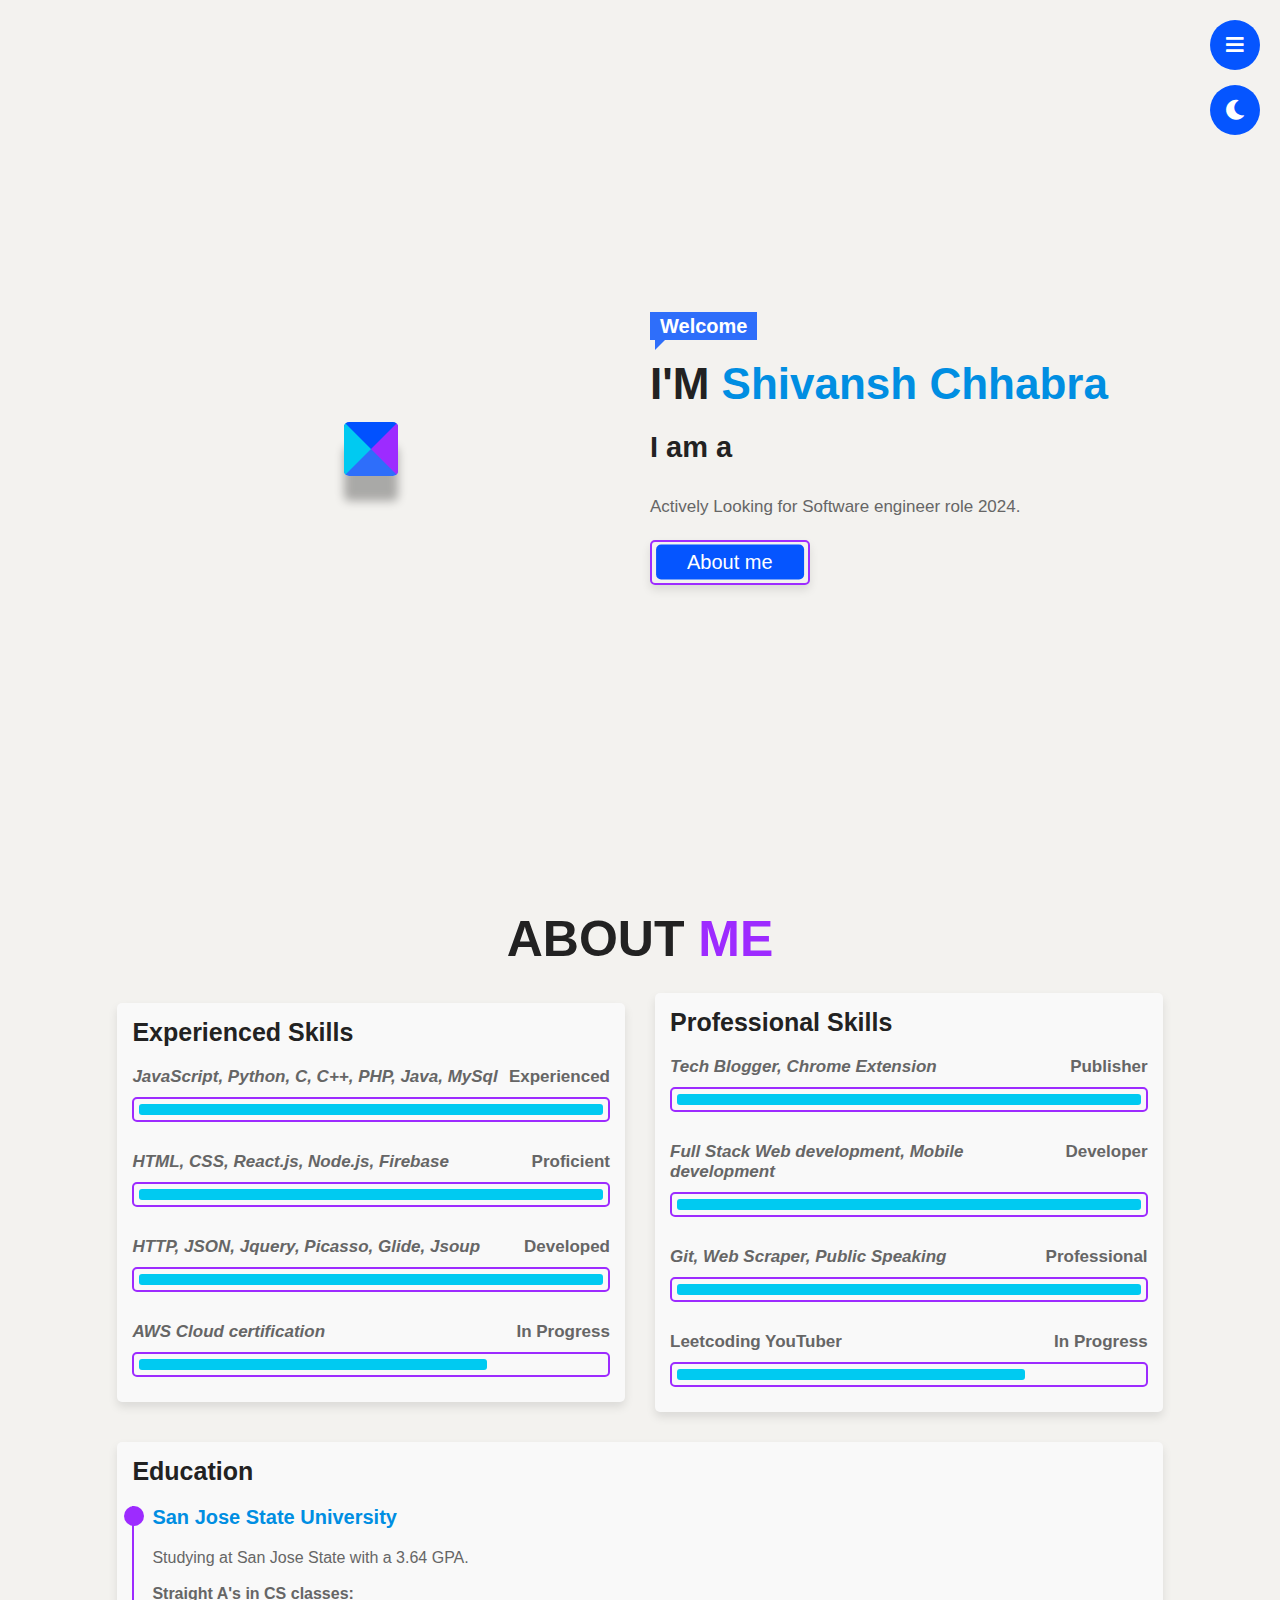
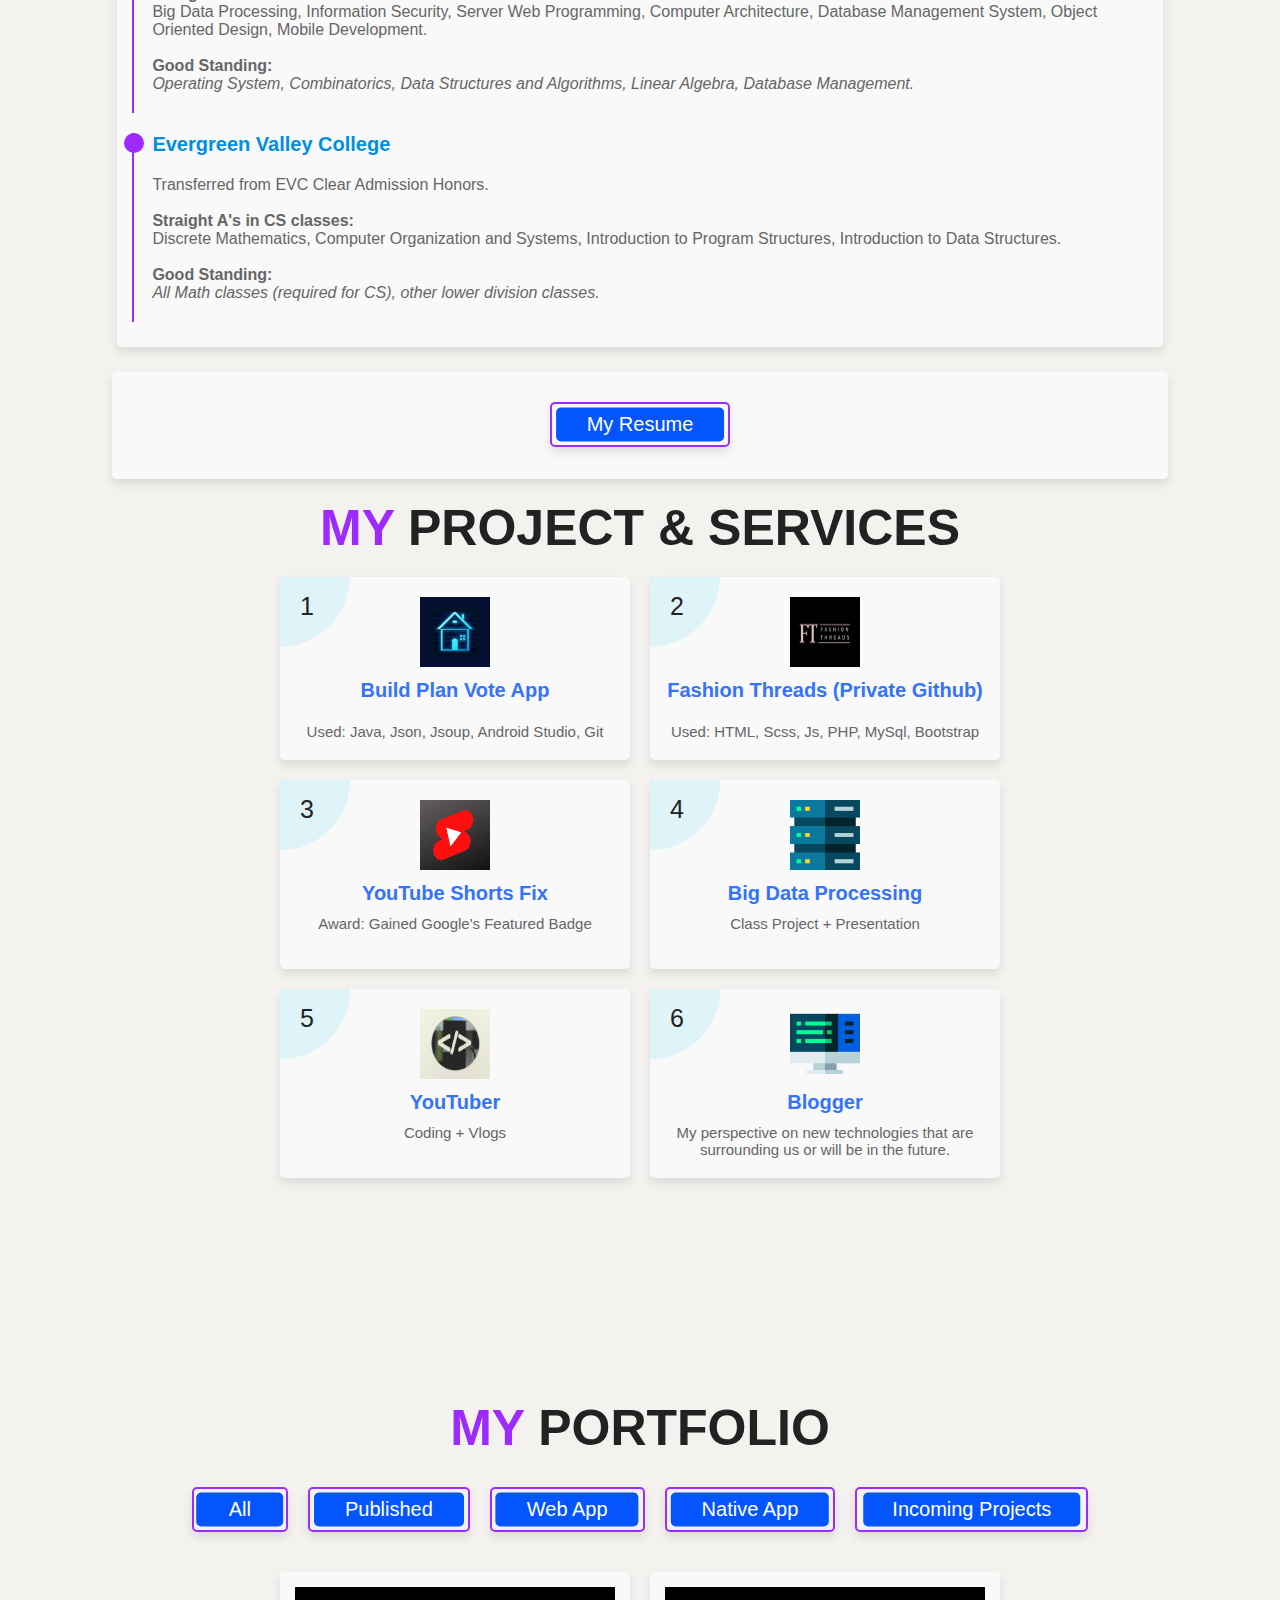
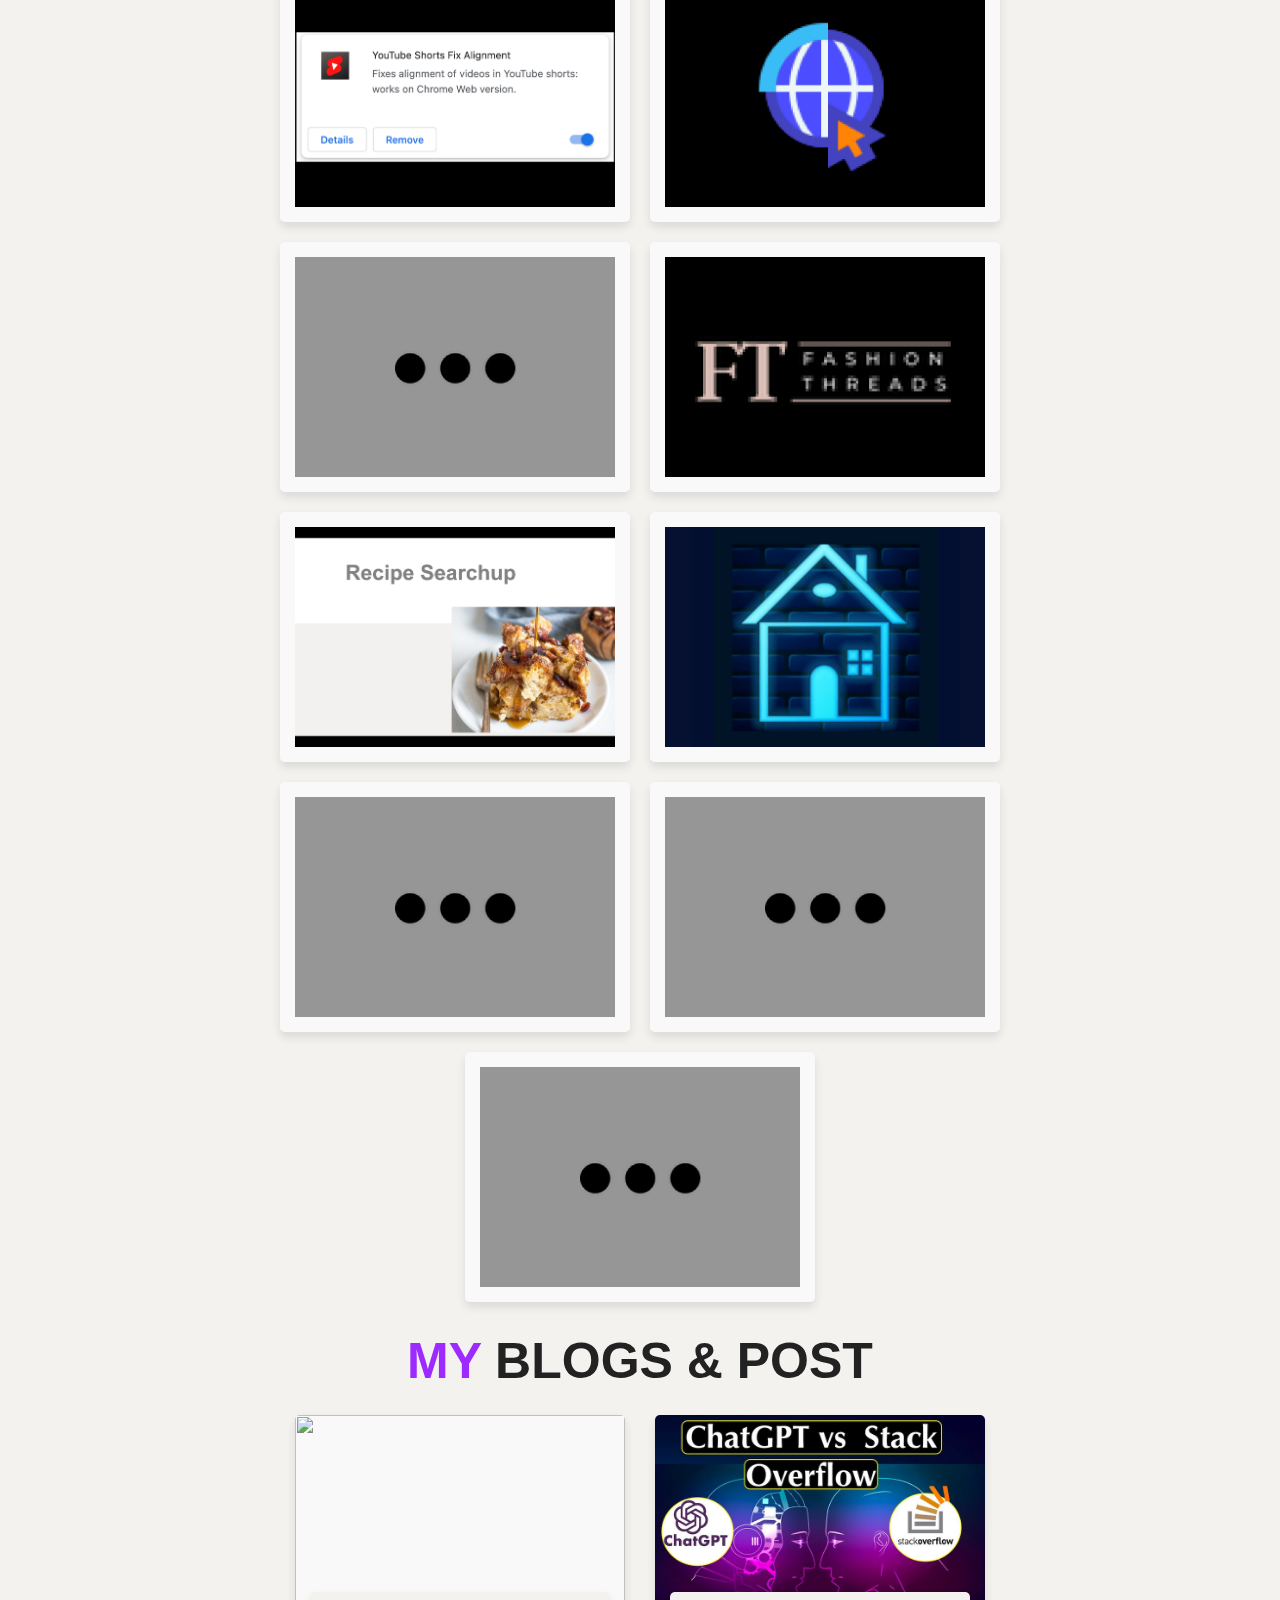
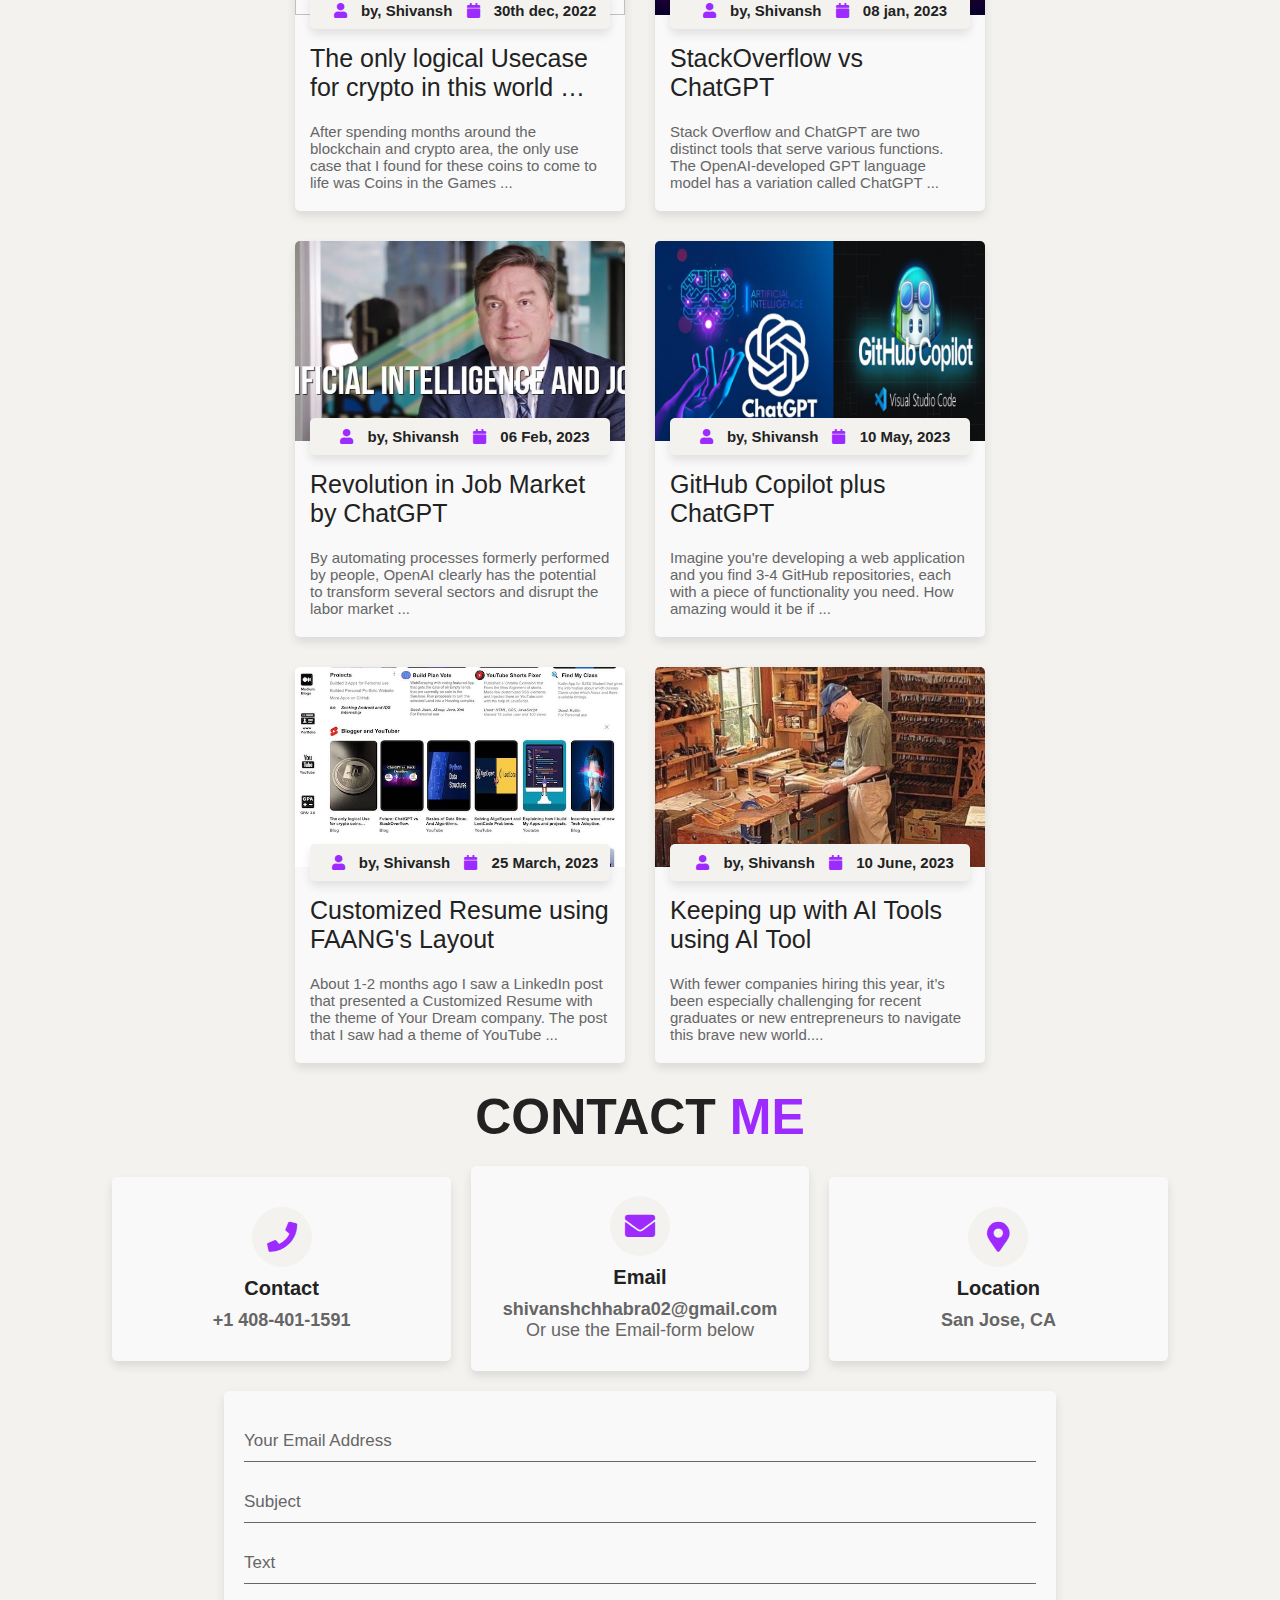
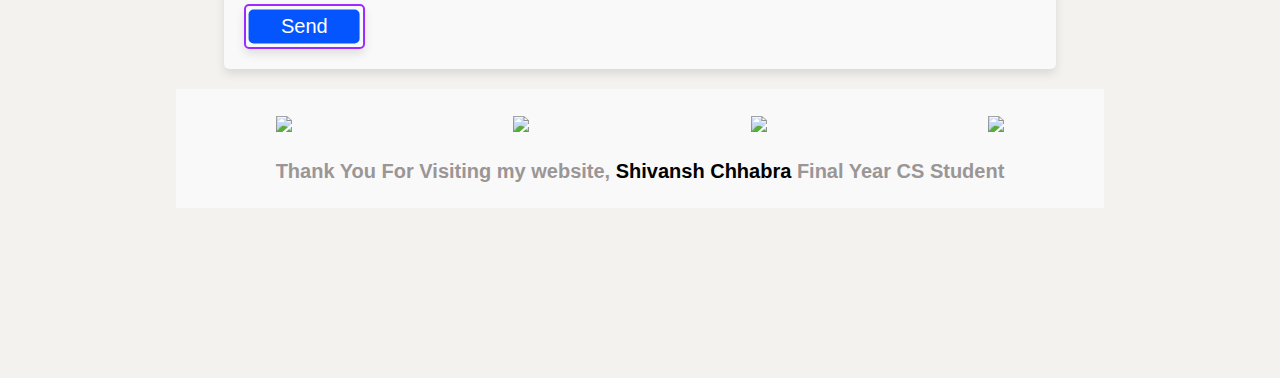
==== index.html @ f437c32b "Update Info" ====
<!DOCTYPE html>
<html lang="en">
<head>
    <meta charset="UTF-8">
    <meta name="viewport" content="width=device-width, initial-scale=1.0">
    <title>My Website</title>

    <!-- Font awesome link  -->
    <link rel="stylesheet" href="https://cdnjs.cloudflare.com/ajax/libs/font-awesome/5.15.3/css/all.min.css">

    <!-- Css link  -->
    <link rel="stylesheet" href="CSS/style.css">
    
    <link rel="shortcut icon" type = "x-icon" href="https://img.icons8.com/avantgarde/100/null/internet.png">


</head>
<body>
  
<!-- Header section  -->

<header>

    
    <div id="menu" class="fas fa-bars"></div>

    <nav class="navbar">
        <a href="#home">Home</a>
        <a href="#about">About</a>
        <a href="#services">Projects-services</a>
        <a href="#portfolio">Portfolio</a>
        <a href="#blog">Blogs</a>
        <a href="#contact">Contact-links</a>
    </nav>

    <div id="theme-toggler" class="fas fa-moon"></div>

</header>

<!-- Header section -->

<!-- Home section  -->

<section class="home" id="home">
     <div class="image">
        <img src="images/IMG_4757.png" alt="">
    </div>

    <div class="content">
        <span class="hello">Welcome</span>
        <h3> I'M <span>Shivansh Chhabra</span> </h3>

        <h4>I am a <span class="type">
            <span>
              <span>Full Stack Developer</span>
              <span>Web Developer</span>
              <span>Mobile Developer</span>
              <span>Blogger</span>
              <span>YouTuber</span>
            </span>
          </span>
        </h4>

        <p>Actively Looking for Software engineer role 2024.  <br>
            
            </p>
        <a href="#about" class="btn">About me</a>
    </div>

</section>

<!-- Home section -->

<section class="about" id="about">

    <h1 class="heading"> About <span>me</span> </h1>

    <div class="row">

        


        <div class="box">
            <h3 class="title">Experienced Skills</h3>



            <div class="progress">
                <h3> <i>JavaScript, Python, C, C++, PHP, Java, MySql </i><span>Experienced</span> </h3>
                <div class="bar"><span></span></div>
            </div>
            <div class="progress">
                <h3> <i> HTML, CSS, React.js, Node.js, Firebase </i><span>Proficient</span> </h3>
                <div class="bar"><span></span></div>
            </div>
            <div class="progress">
                <h3>  <i> HTTP, JSON, Jquery, Picasso, Glide, Jsoup </i><span>Developed</span> </h3>
                <div class="bar"><span></span></div>
            </div>
            <div class="progress">
                <h3>  <i> AWS Cloud certification </i><span>In Progress</span> </h3>
                <div class="bar"><span></span></div>
            </div>
        </div>

        <div class="box">
            <h3 class="title">Professional Skills</h3>
            <div class="progress">
                <h3>  <i> Tech Blogger, Chrome Extension  </i> <span>Publisher</span> </h3>
                <div class="bar"><span></span></div>
            </div>
            <div class="progress">
                <h3>  <i> Full Stack Web development, Mobile development </i> <span>Developer</span> </h3>
                <div class="bar"><span></span></div>
            </div>
            <div class="progress">
                <h3>  <i> Git, Web Scraper, Public Speaking  </i> <span>Professional</span> </h3>
                <div class="bar"><span></span></div>
            </div>
            <div class="progress">
                <h3>  </i> Leetcoding YouTuber </i> <span>In Progress</span> </h3>
                <div class="bar"><span></span></div>
            </div>
        </div>



        <div class="box">
            <h3 class="title">Education</h3>
            <div class="exp-box">
                <h3>San Jose State University</h3>
                <p> Studying at San Jose State with a 3.64 GPA. <br> <br>
                   <b> Straight A's in CS classes: </b><br>  Big Data Processing, Information Security, Server Web Programming, Computer Architecture, Database Management System, Object Oriented Design, Mobile Development. <br> <br>
                <b> Good Standing: </b><br>  <i> Operating System, Combinatorics, Data Structures and Algorithms, Linear Algebra, Database Management.</i>
                </p>
            </div>
            <div class="exp-box">
                <h3>Evergreen Valley College</h3>
                <p>Transferred from EVC Clear Admission Honors. <br> <br>
                   <b> Straight A's in CS classes:</b> <br> Discrete Mathematics, Computer Organization and Systems, Introduction to Program Structures, Introduction to Data Structures. <br> <br>
                <b> Good Standing: </b><br>  <i> All Math classes (required for CS), other lower division classes.</i></p>
             </div>
        </div>
        
             
    </div>
    
    <div class="download">
        <a href="#" class="btn"> My Resume </a>
    </div>


</section>

<!-- Service section  -->

<section class="services" id="services">

    <h1 class="heading"> <span>my</span> Project & services </h1>

    <div class="box-container">

        <a href="https://github.com/shan18u/Build_Plan_Vote" target="_blank">            <div class="box">
                <span class="number">1</span>
                <img src="images/s1.png" alt="">
                <h3>Build Plan Vote App</h3><br>
                <p>Used: Java, Json, Jsoup, Android Studio, Git</p>
            </div>
        </a>
        
        <a href="">
        <div class="box">
            <span class="number">2</span>
            <img src="images/imag4.png" alt="">
            <h3>Fashion Threads (Private Github)</h3><br>
            <p>Used: HTML, Scss, Js, PHP, MySql, Bootstrap <br></p>
        </div></a>

        <a href="https://github.com/shan18u/YouTube-Shorts-Fix" target="_blank">
        <div class="box">
            <span class="number">3</span>
            <img src="images/s3.png" alt="">
            <h3>YouTube Shorts Fix</h3>
            <p>Award: Gained Google's Featured Badge <br><br></p>
        </div></a>

        <a href="https://docs.google.com/presentation/d/13G6N8f6wS0uxFGx0iEaTN-5AqQ5NX8kVTEKucxqVXbU/edit?usp=sharing" target="_blank">
        <div class="box">
            <span class="number">4</span>
            <img src="images/s4.png" alt="">
            <h3>Big Data Processing</h3>
            <p>Class Project + Presentation<br><br></p>
        </div></a>


        <a href="https://www.youtube.com/channel/UCVHrGysYcEcXVY_yzPEV3iQ" target="_blank">

        <div class="box">
            <span class="number">5</span>
            <img src="images/s5.png" alt="">
            <h3>YouTuber</h3>
            <p>Coding + Vlogs <br><br></p>
        </div></a>

        <a href="https://medium.com/@shivanshchhabra02" target="_blank">

        <div class="box">
            <span class="number">6</span>
            <img src="images/s6.png" alt="">
            <h3>Blogger</h3>
            <p>My perspective on new technologies that are surrounding us or will be in the future.</p>
        </div></a>

    </div>

</section>

<!-- Service section -->

<!-- Portfolio section  -->

<section class="portfolio" id="portfolio">

    <h1 class="heading"> <span>my</span> portfolio </h1>

    <div class="button-container">
        <div class="btn" data-filter="all">All</div>
        <div class="btn" data-filter="design">Published</div>
        <div class="btn" data-filter="code">Web App</div>
        <div class="btn" data-filter="website">Native App</div>
        <div class="btn" data-filter="brand">Incoming Projects</div>
    </div>

    <div class="image-container">

        <div class="box design">

            <img src="images/imag1.png" alt="">
            <div class="info">
                <a href="https://github.com/shan18u/YouTube-Shorts-Fix" target="_blank">
                <h3>YouTube ShortsFix GitHub</h3></a>
            </div>
        </div>

        <div class="box design">
            
            <img src="images/imag2.png" alt="">
            <div class="info"> 
                <a href="https://github.com/shan18u/Personal_portfolio" target="_blank">
                <h3>Personal Portfolio GitHub</h3></a>
            </div>
        </div>

        <div class="box design">
            <img src="images/imag3.png" alt="">
            <div class="info">
                <h3>More</h3>
            </div>
        </div>

        <div class="box code">
            <img src="images/imag4.png" alt="">
            <div class="info">
                <a href="https://docs.google.com/presentation/d/18AZet6WA13FizHNSwhsKogGo4Cx4B4FhG0gI90bhVo8/edit?usp=sharing" target="_blank">
                <h3>Fashion Threads Github</h3>
            </div>
        </div>

        <div class="box code">
            <img src="images/imag5.png" alt="">
            <div class="info">
                <a href="https://github.com/jcarterbohan/Recipe-Searchup" target="_blank">
                <h3>Recipe Maker GitHub</h3></a>
            </div>
        </div>

        <div class="box website">
            <img src="images/s1.png" alt="">
            <div class="info">
                <a href="https://github.com/shan18u/Build_Plan_Vote" target="_blank">
                <h3>BuildPlan GitHub</h3></a>
            </div>
        </div>

        <div class="box brand">
            <img src="images/imag3.png" alt="">
            <div class="info">
                <h3>Locational Alarm Tracker</h3>
            </div>
        </div>

        <div class="box brand">
            <img src="images/imag3.png" alt="">
            <div class="info">
                <h3>ChatGPT Translator Q&A</h3>
            </div>
        </div>

        <div class="box brand">
            <img src="images/imag3.png" alt="">
            <div class="info">
                <h3>More</h3>
            </div>
        </div>

    </div>

</section>

<!-- Portfolio section -->

<!-- Blog section  -->

<section class="blog" id="blog">

    <h1 class="heading"> <span>my</span> blogs & Post</h1>

    <div class="box-container">

        <div class="box">
            <img src="images/game_coin.jpeg" alt="">
            <div class="content">
                <h3 class="info"> <i class="fas fa-user"></i> by, Shivansh <i class="fas fa-calendar"></i> 30th dec, 2022 </h3>
                <a href="https://medium.com/@shivanshchhabra02/the-use-case-for-crypto-coins-in-real-world-499816624884" target="_blank" class="title"> The only logical Usecase for crypto in this world …</a><br>
                <p>After spending months around the blockchain and crypto area, the only use case that I found for these coins to come to life was Coins in the Games ...</p>
            </div>
        </div>

        <div class="box">
            <img src="images/blog2.jpg" alt="">
            <div class="content">
                <h3 class="info"> <i class="fas fa-user"></i> by, Shivansh <i class="fas fa-calendar"></i> 08 jan, 2023 </h3>
                <a href="https://medium.com/@shivanshchhabra02/chatgpt-vs-stackoverflow-c8255c8829dd" target="_blank"  class="title"> StackOverflow vs ChatGPT</a><br>
                <p>Stack Overflow and ChatGPT are two distinct tools that serve various functions. The OpenAI-developed GPT language model has a variation called ChatGPT ... </p>
            </div>
        </div>

        <div class="box">
            <img src="images/blog3.jpg" alt="">
            <div class="content">
                <h3 class="info"> <i class="fas fa-user"></i> by, Shivansh <i class="fas fa-calendar"></i> 06 Feb, 2023 </h3>
                <a href="https://medium.com/@shivanshchhabra02/jobs-revolution-by-chatgpt-ac296e958c6e" target="_blank" class="title"> Revolution in Job Market by ChatGPT</a> <br>
                <p>By automating processes formerly performed by people, OpenAI clearly has the potential to transform several sectors and disrupt the labor market ... </p>
            </div>
        </div>

        <div class="box">
            <img src="images/blog4.jpg" alt="">
            <div class="content">
                <h3 class="info"> <i class="fas fa-user"></i> by, Shivansh <i class="fas fa-calendar"></i> 10 May, 2023 </h3>
                <a href="https://www.linkedin.com/feed/update/urn:li:activity:7069998518060384256/" target="_blank" class="title"> GitHub Copilot plus ChatGPT  </a><br>
                <p>Imagine you're developing a web application and you find 3-4 GitHub repositories, each with a piece of functionality you need. How amazing would it be if ...</p>
            </div>
        </div>
        <div class="box">
            <img src="images/blog5.jpg" alt="">
            <div class="content">
                <h3 class="info"> <i class="fas fa-user"></i> by, Shivansh <i class="fas fa-calendar"></i>  25 March, 2023 </h3>  
                <a href="https://www.linkedin.com/feed/update/urn:li:activity:7032008191458631681/" target="_blank" class="title"> Customized Resume using FAANG's Layout </a> <br>
                <p>About 1-2 months ago I saw a LinkedIn post that presented a Customized Resume with the theme of Your Dream company. The post that I saw had a theme of YouTube ... </p>
            </div>
        </div>

        <div class="box">
            <img src="images/blog6.jpg" alt="">
            <div class="content">
                <h3 class="info"> <i class="fas fa-user"></i> by, Shivansh <i class="fas fa-calendar"></i> 10 June, 2023 </h3>
                <a href="https://www.linkedin.com/feed/update/urn:li:activity:7070436419382476800/" target="_blank" class="title"> Keeping up with AI Tools using AI Tool </a><br>
                <p>With fewer companies hiring this year, it’s been especially challenging for recent graduates or new entrepreneurs to navigate this brave new world....</p>
            </div>
        </div>

    </div>

</section>

<!-- Blog section -->

<!-- Contact section  -->

<section class="contact" id="contact">

    <h1 class="heading"> contact <span>me</span> </h1>

    <div class="box-container">
        
        <div class="box">
            <i class="fas fa-phone"></i>
            <h3>Contact</h3>
            <p><b>+1 408-401-1591</b></p>
        </div>

        <div class="box">
            <i class="fas fa-envelope"></i>
            <h3>Email</h3>
            <p><b> shivanshchhabra02@gmail.com</b> <br> Or use the Email-form below</p>
        </div>

        <div class="box">
            <i class="fas fa-map-marker-alt"></i>
            <h3>Location</h3>
            <p><b>San Jose, CA</b></p>
        </div>

    </div>
    

    <div class="row">

        <div>

        <form action="https://formsubmit.co/shivanshchhabra02@gmail.com" method="POST">
            <input type="hidden" name="_captcha" value="false">
            <input type="email" name="email" placeholder="Your Email Address" required>
            <input type="_subject" name="_subject" placeholder="Subject" required>
       
            <input type="text" name="message" placeholder="text" required>

            <button class ="btn" type="submit">Send</button>
       </form>
        </div>

        <div class="footer">
            <div class="socail-media-icons">
                <a href="https://github.com/shan18u" target="_blank">
                    <img src="https://img.icons8.com/ios-filled/60/9b9696/github.png"/>
                </a>
                
                <a href="https://www.linkedin.com/in/shivansh-chhabra-91b493242//" target="_blank">
                <img src="https://img.icons8.com/ios-filled/60/9b9696/linkedin.png"/>
                </a>
                
                <a href="https://www.youtube.com/" target="_blank">
                    <img src="https://img.icons8.com/ios-filled/60/9b9696/youtube.png"/>
                </a>
                
                <a href="https://medium.com/@shivanshchhabra02" target="_blank">
                    <img src="https://img.icons8.com/ios-filled/60/9b9696/blogger.png"/>
                </a>


             </div>
             
            <br><b>Thank You For Visiting my website, <span>  Shivansh Chhabra </span> Final Year CS Student</b>
        </div>
    
    </div>

<!-- Jquery cdn link  -->
<script src="https://cdnjs.cloudflare.com/ajax/libs/jquery/3.6.0/jquery.min.js"></script>

<!-- JS file link  -->
<script src="JS/script.js"></script>

</body>


</html>
---- CSS/style.css ----
:root{
    --main-color:#9d2bff;
    --primary-bg-color:#f9f9f9;
    --secondary-bg-color:#f3f2ef;
    --primary-text-color:#222;
    --secondary-text-color:#666;
    
    
}

@import url('https://fonts.googleapis.com/css2?family=Roboto:wght@100;300;400&display=swap');

*{
    font-family: 'Roboto', sans-serif;
    margin:0; padding:0;
    box-sizing: border-box;
    outline: none; border:none;
    text-decoration: none;
    transition:all .3s cubic-bezier(.38,1.15,.7,1.12);
}

*::selection{
    background-color: var(--main-color);
    color:#fff;
}

html{
    font-size: 62.5%;
    overflow-x: hidden;
}

html::-webkit-scrollbar{
    width:1.3rem;
}

html::-webkit-scrollbar-track{
    background-color: var(--secondary-bg-color);
}
html::-webkit-scrollbar-thumb{
    background-color: var(--main-color);
}

body{
    background:var(--secondary-bg-color);
}

body.dark-theme{
    --primary-bg-color:#49506e;
    --secondary-bg-color:#232837;
    --primary-text-color:rgb(224 250 255);
    --secondary-text-color:#fff;

    
    
}

section{
    min-height: 100vh;
    padding:1rem;
    padding:0 8%;
}

.btn{
    display: inline-block;
    padding:.9rem 3.5rem;
    font-size: 2rem;
    background:none;
    color:#fff;
    border-radius: .5rem;
    box-shadow: 0 .5rem 1rem rgba(0,0,0,.1);
    margin-top: 1rem;
    z-index: 0;
    position: relative;
    overflow: hidden;
    border:.2rem solid var(--main-color);
}

.btn::before{
    content: '';
    position: absolute;
    top:50%; left: 50%;
    transform: translate(-50%, -50%);
    border-radius: .5rem;
    background:#0555ff;
    height:85%;
    width: 95%;
    z-index: -1;
    transition: .2s linear;
}

.btn:hover:before{
    top:100%;
    transform: translate(-50%, 100%);
}

.btn:hover{
    color:var(--primary-text-color);
}

.heading{
    font-size: 5rem;
    color:var(--primary-text-color);
    text-align: center;
    padding:1rem;
    text-transform: uppercase;
}

.heading span{
    color:var(--main-color);
    text-transform: uppercase;
}

#menu{
    font-size: 2rem;
    background:#0555ff;
    color:#fff;
    border-radius: 5rem;
    height:5rem;
    width:5rem;
    text-align: center;
    line-height: 5rem;
    position: fixed;
    top: 2rem; right:2rem;
    z-index: 1000;
    cursor: pointer;
}

#menu.fa-times{
    transform:rotate(-180deg);
}

.navbar{
    position: fixed;
    top:2.0rem; right:2.5rem;
    padding:1.1rem 2rem;
    padding-right: 4rem;
    z-index: 999;
    border:.2rem solid var(--main-color);
    border-radius: 1000px;
    background:var(--primary-bg-color);
    opacity: 0;
    transform-origin: top right;
    transform: scale(0);
}

.navbar.nav-toggle{
    opacity: 1;
    transform: scale(1);
}

.navbar a{
    
    font-size: 2rem;
    padding:0.3rem;
    padding-right: 1rem;
    color:var(--primary-text-color);
}

@media (max-width: 799px){
    .navbar a{
        display: block;
        font-size: 2rem;
        padding:1rem;
        padding-right: 7rem;
    
    }
}

.navbar a:hover{
    color:var(--main-color);
    transform: translateX(1rem);
}

.home{
    display: flex;
    align-items: center;
    justify-content: center;
    flex-wrap: wrap;
}

.home .image{
    flex:1 1 40rem;
    padding:1rem;
    text-align: center;
    
    
}

.home .image img{
    height:40rem;
    box-shadow: 0 2.5rem 1rem rgba(0,0,0,.3);
    border-top: 2.7rem solid #0151ff;
    border-bottom: 2.7rem solid #2e6efa;
    border-left: 2.7rem solid rgb(0 202 241);
    border-right:2.73rem solid var(--main-color);
    border-radius: .5rem;
    animation: float-img 4s ease-in-out infinite;

}



@keyframes float-img {
    0%{
        transform: translateX(.2rem);
    }
    50% {
        transform: translateY(-2rem);
    }
    100%{
        transform: translateX(.2rem);

    }
}

.home .content{
    flex:1 1 40rem;
    padding:1rem;
}

 
.home .content .hello {
    background: #2e6efa;
    color: #fff;
    font-size: 20px;
    font-weight: 600;
    padding: 3px 10px;
    position: relative;
    line-height: 26px;
}
.home .content .hello::after {
    position: absolute;
    content: '';
    bottom: -10px;
    left: 5px;
    width: 0;
    height: 0;
    border-top: 0px solid transparent;
    border-left: 10px solid #2e6efa;
    border-bottom: 10px solid transparent;
}

.home .content h3{
    color:var(--primary-text-color);
    font-size: 4.4rem;
    margin-top: 20px;
}



.home .content h3 span{
    color: #008ee2;
}

.type {
    display:inline-block;
  
    vertical-align: bottom;
  }
  h4{
    font-size: 29px;
    margin-top: 20px;
    margin-bottom: 20px;
    color:var(--primary-text-color);
  }
  
  .type > span {
    color: var(--main-color);
    display:grid;
    overflow: hidden;
    height:1.2em;
  }
  
  .type span span {
    width:0%;
    max-width:max-content;
    overflow: hidden;
    height:inherit;
    word-break:break-all;
    animation:
      c 0.5s infinite steps(1),
      t 2s linear infinite alternate,
      m 16s steps(4) infinite;
  }
  .type span span:before {
    content:" ";
    display:inline-block;
  }
  
  @keyframes t{
    90%,100% {width:100%}
  }
  
  @keyframes c{
    0%,100%{box-shadow:5px 0 0 #0000}
    50%    {box-shadow:5px 0 0 white}
  }
  
  @keyframes m{
    100% {transform:translateY(-400%)}
  }

.home .content p{
    padding:1rem 0;
    color:var(--secondary-text-color);
    font-size: 1.7rem;
    line-height: 1.5;
    font-family: sans-serif;
}

.about .row{
    display: flex;
    align-items: center;
    justify-content: center;
    flex-wrap: wrap;
}

.about .row .box{
    flex:1 1 40rem;
    background-color: var(--primary-bg-color);
    border-radius: .5rem;
    box-shadow: 0 .5rem 1rem rgba(0,0,0,.1);
    padding:.5rem 1.5rem;
    margin:1.5rem;
}

.about .row .box .title{
    color:var(--primary-text-color);
    font-size: 2.5rem;
    padding:1rem 0;
}

.about .row .box .progress{
    padding:1rem 0;
}

.about .row .box .progress h3{
    font-size: 1.7rem;
    color:var(--secondary-text-color);
    display: flex;
    justify-content: space-between;
}

.about .row .box .progress .bar{
    height: 2.5rem;
    border-radius: .5rem;
    border:.2rem solid var(--main-color);
    padding:.5rem;
    margin:1rem 0;
}

.about .row .box .progress .bar span{
    height: 100%;
    border-radius: .3rem;
    background-color: rgb(0 202 241);
    display: block;
    animation: animate-positive 18s;

}

.about .row .box:nth-child(1) .progress:nth-child(2) .bar span{
    width: 100%;

}

.about .row .box:nth-child(1) .progress:nth-child(3) .bar span{
    width: 100%;
}

.about .row .box:nth-child(1) .progress:nth-child(4) .bar span{
    width: 100%;
}

.about .row .box:nth-child(1) .progress:nth-child(5) .bar span{
    width: 75%;
}

.about .row .box:nth-child(2) .progress:nth-child(2) .bar span{
    width: 100%;
}

.about .row .box:nth-child(2) .progress:nth-child(3) .bar span{
    width: 100%;
}

.about .row .box:nth-child(2) .progress:nth-child(4) .bar span{
    width: 100%;
}

.about .row .box:nth-child(2) .progress:nth-child(5) .bar span{
    width: 75%;
}

.about .row .box .exp-box{
    padding:0 1.8rem;
    margin-top: 1rem;
    margin-bottom: 2rem;
    border-left: .2rem solid var(--main-color);
    position: relative;
}

.about .row .box .exp-box h3{
    color:#008ee2;
    font-size: 2rem;
}

.about .row .box .exp-box p{
    color:var(--secondary-text-color);
    font-size: 1.6rem;
    padding:2rem 0;
}

.about .row .box .exp-box::before{
    content:'';
    position: absolute;
    top:0; left: -1rem;
    border-radius: 50%;
    height: 2rem;
    width: 2rem;
    background: var(--main-color);
}

.about .download{
    background:var(--primary-bg-color);
    border-radius: .5rem;
    text-align: center;
    box-shadow: 0 .5rem 1rem rgba(0,0,0,.1);
    padding:2rem;
    padding-bottom: 3rem;
    margin:1rem;
}

.services .box-container{
    display: flex;
    align-items: center;
    justify-content: center;
    flex-wrap: wrap;
}

.services .box-container .box{
    background:var(--primary-bg-color);
    border-radius: .5rem;
    box-shadow: 0 .5rem 1rem rgba(0,0,0,.1);
    margin:1rem;
    padding:1rem;
    width:35rem;
    text-align: center;
    position: relative;
    z-index: 0;
}

.services .box-container .box .number{
    position: absolute;
    top:1.5rem; left: 2rem;
    font-size: 2.5rem;
    color:var(--primary-text-color);
}

.services .box-container .box img{
    height:7rem;
    width:7rem;
    margin:1rem;
}

.services .box-container .box h3{
    font-size: 2rem;
    color:#3373fe;
}


.services .box-container .box p{
    font-size: 1.5rem;
    color:var(--secondary-text-color);
    padding:1rem;
}

.services .box-container .box::before{
    content: '';
    position: absolute;
    top:0; left: 0;
    height: 100%;
    width: 100%;
    background:rgb(0, 202, 241);
    z-index: -1;
    clip-path: circle(25% at 0 0);
    opacity: .1;
    transition: .3s;
}

.services .box-container .box:hover::before{
    clip-path: circle(100%);
}

.portfolio .button-container{
    display: flex;
    align-items: center;
    justify-content: center;
    flex-wrap: wrap;
    padding:1rem 0;
    
}

.portfolio .button-container .btn{
    margin:1rem;
    cursor: pointer;
    
}

.portfolio .image-container{
    display: flex;
    align-items: center;
    justify-content: center;
    flex-wrap: wrap;
    padding: 1rem 0;
    animation: animate-positive 2s;

}

.portfolio .image-container .box{
    width:35rem;
    margin: 1rem;
    border-radius: .5rem;
    box-shadow: 0 .5rem 1rem rgba(0,0,0,.1);
    overflow: hidden;
    height: 25rem;
    position: relative;
    border:1.5rem solid var(--primary-bg-color);
    cursor: pointer;
    animation: animate-positive 2s;

}

.portfolio .image-container .box img{
    height: 100%;
    width: 100%;
    object-fit: cover;
}

.portfolio .image-container .box .info{
    position: absolute;
    top:0; left: 0;
    height: 100%;
    width: 100%;
    background:var(--primary-bg-color);
    display: flex;
    align-items: center;
    justify-content: center;
    flex-wrap: wrap;
    opacity: .9;
    transform: scale(0);
    
}

.portfolio .image-container .box:hover .info{
    transform: scale(1);
    
}

.portfolio .image-container .box .info h3{
    font-size: 2.5rem;
    color:var(--primary-text-color);
}

.blog .box-container{
    display: flex;
    align-items: center;
    justify-content: center;
    flex-wrap: wrap;
}

.blog .box-container .box{
    width:33rem;
    border-radius: .5rem;
    box-shadow: 0 .5rem 1rem rgba(0,0,0,.1);
    margin:1.5rem;
    background: var(--primary-bg-color);
    overflow: hidden;
}

.blog .box-container .box img{
    width: 100%;
    height: 20rem;
    object-fit: cover;
}

.blog .box-container .box .content{
    padding:1.5rem;
}

.blog .box-container .box .content .info{
    border-radius: .5rem;
    box-shadow: 0 .5rem 1rem rgba(0,0,0,.1);
    text-align: center;
    position: relative;
    font-size: 1.5rem;
    color:var(--primary-text-color);
    background:var(--secondary-bg-color);
    padding:1rem;
    margin-top: -4rem;
    margin-bottom: 1rem;
}

.blog .box-container .box .content .info i{
    color:var(--main-color);
    padding:0 1rem;
}

.blog .box-container .box .content .title{
    color:var(--primary-text-color);
    display: block;
    font-size: 2.5rem;
    padding:.5rem 0;
}

.blog .box-container .box .content .title:hover{
    text-decoration: underline;
    color:var(--main-color);
}

.blog .box-container .box .content p{
    color:var(--secondary-text-color);
    padding:.5rem 0;
    font-size: 1.5rem;
}

.contact .row{
    display: flex;
    justify-content: center;
    flex-wrap: wrap;
}

.contact .row form{
    flex:1 1 40rem;
    background: var(--primary-bg-color);
    padding: 2rem;
    margin:1rem;
    box-shadow: 0 .5rem 1rem rgba(0,0,0,.1);
    border-radius: .5rem;
}

.contact .row .map{
    flex:1 1 40rem;
    margin:1rem;
    box-shadow: 0 .5rem 1rem rgba(0,0,0,.1);
    border-radius: .5rem;
    border:2rem solid var(--primary-bg-color);
    width:100%;
}

.contact .row form .inputBox{
    display: flex;
    justify-content: space-between;
    flex-wrap: wrap;
}

.contact .row form input, .contact .row form textarea{
    padding:1rem 0;
    margin:1rem 0;
    font-size: 1.7rem;
    border-bottom: .1rem solid var(--secondary-text-color);
    text-transform: none;
    background:none;
    color:#000000;
    width: 100%;
}

.contact .row form input::placeholder, .contact .row form textarea::placeholder{
    text-transform: capitalize;
    color:var(--secondary-text-color);
}

.contact .row form input:focus, .contact .row form textarea:focus{
    border-color: var(--main-color);
}

.contact .row form .inputBox input{
    width:49%;
}

.contact .row form textarea{
    height: 15rem;
    resize: none;
}

.contact .row form .btn{
    cursor: pointer;
}

.contact .box-container{
    display: flex;
    justify-content: space-between;
    flex-wrap: wrap;
    align-items: center;
}

.contact .box-container .box{
    flex:1 1 30rem;
    margin:1rem;
    padding:3rem 1rem;
    background:var(--primary-bg-color);
    box-shadow: 0 .5rem 1rem rgba(0,0,0,.1);
    border-radius: .5rem;
    text-align: center;
}

.contact .box-container .box i{
    height: 6rem;
    width:6rem;
    line-height: 6rem;
    border-radius: 50%;
    font-size: 3rem;
    background:var(--secondary-bg-color);
    color:var(--main-color);
}

.contact .box-container .box h3{
    color:var(--primary-text-color);
    padding:1rem 0;
    font-size: 2rem;
}

.contact .box-container .box p{
    font-size: 1.8rem;
    color:var(--secondary-text-color);
}

.footer{
    padding:2.5rem 10rem;
    text-align: center;
    font-size: 2rem;
    color:#9b9696;
    background: var(--primary-bg-color);
    margin-top: 1rem;
}

.footer span{
    color:#000000;
}

#theme-toggler{
    position: fixed;
    top:8.5rem; right:2rem;
    z-index: 998;
    height: 5rem;
    width:5rem;
    line-height: 5rem;
    text-align: center;
    font-size: 2rem;
    background:#0555ff;
    color:#fff;
    cursor: pointer;
    border-radius: 5rem;
}

#theme-toggler.fa-sun{
    transform:rotate(-180deg);
}


.socail-media-icons{
    display: flex;
    justify-content: space-between;
    
}




















/* media queries  */

@media (max-width:991px){
    

    html{
        font-size: 55%;
    }

    section{
        padding:1rem;
        padding: 0 3%;
    }

}

@media (max-width:768px){

    .home .image img{
        height: auto;
        width: 100%;
    }

}

@media (max-width:400px){

    html{
        font-size: 50%;
    }

    .services .box-container .box{
        width: 100%;
    }

    .portfolio .image-container .box{
        width:100%;
        
    }

    .blog .box-container .box{
        width:100%;
    }

    .contact .row form .inputBox input{
        
        width:100%;
    }

}



@-webkit-keyframes animate-positive{
    0% {
        width: 0;
    }
}

@keyframes animate-positive{
    0% {
        width: 0;
    }
}
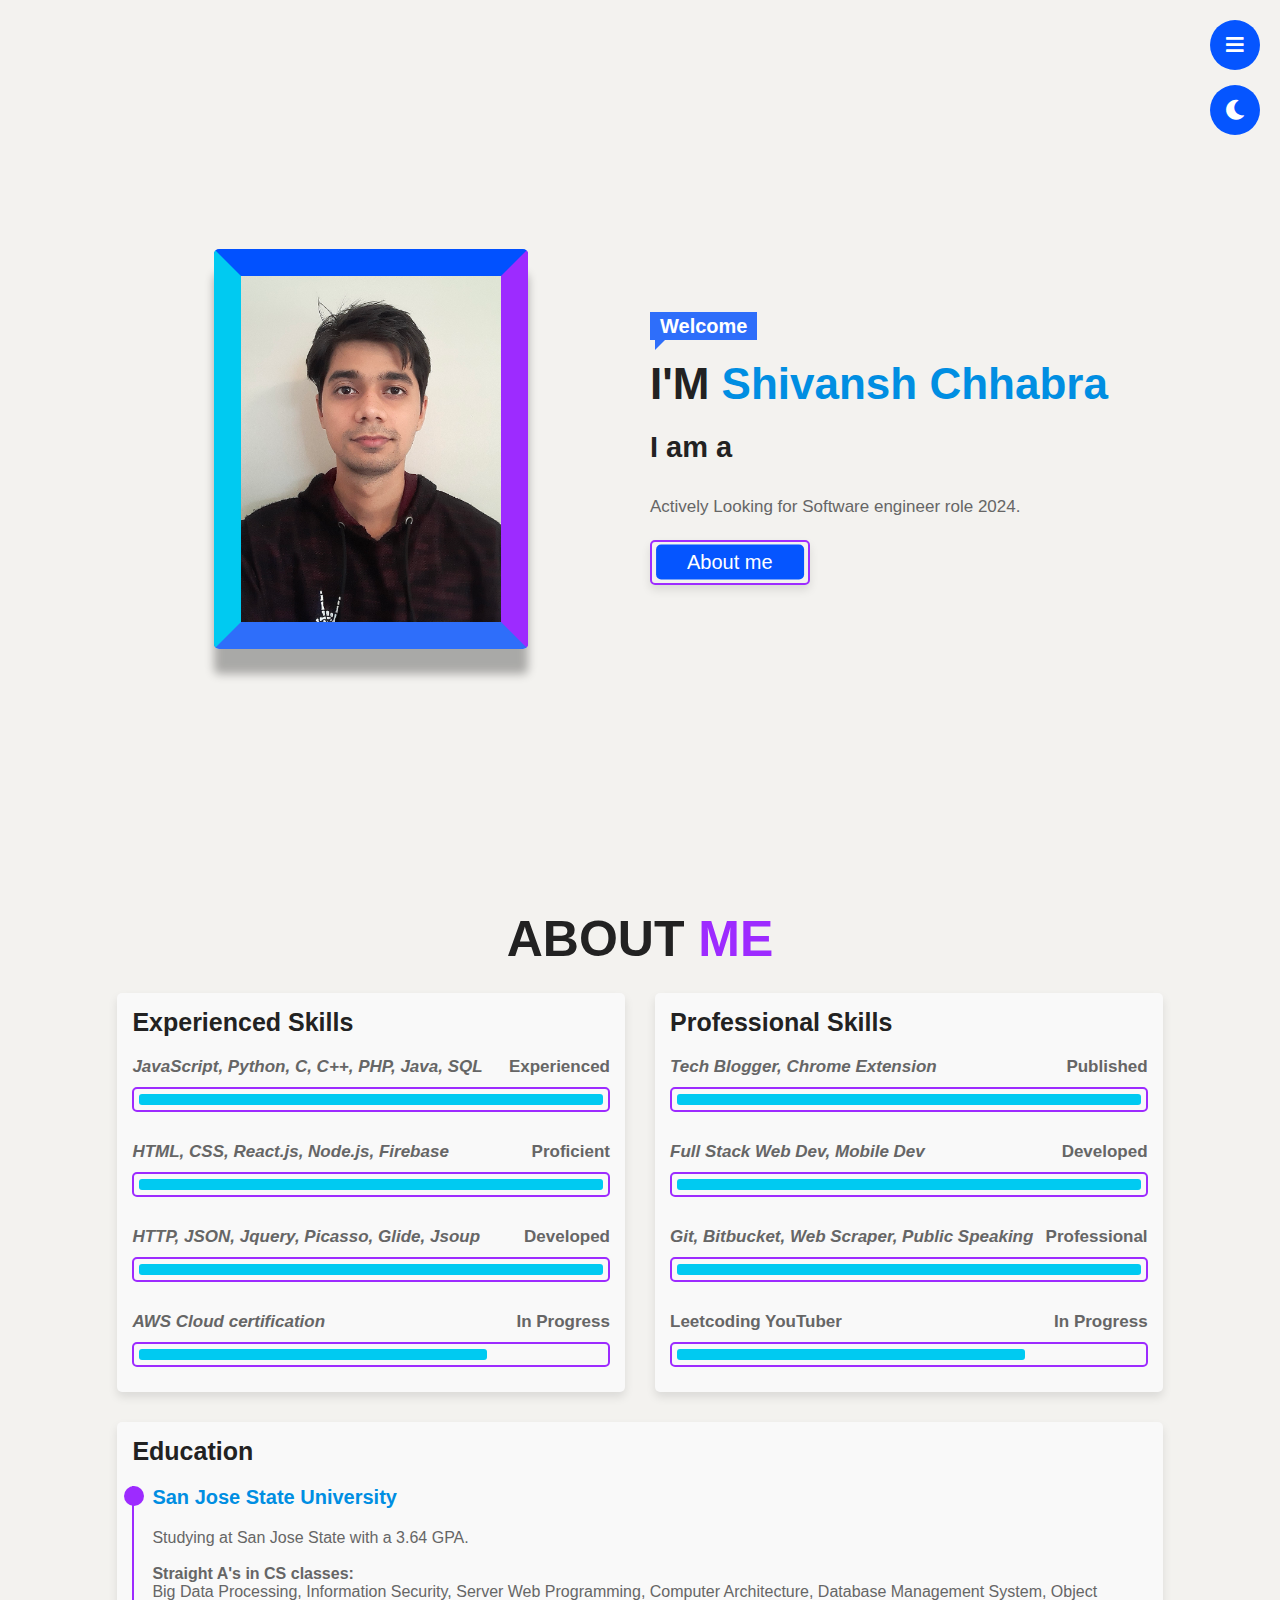
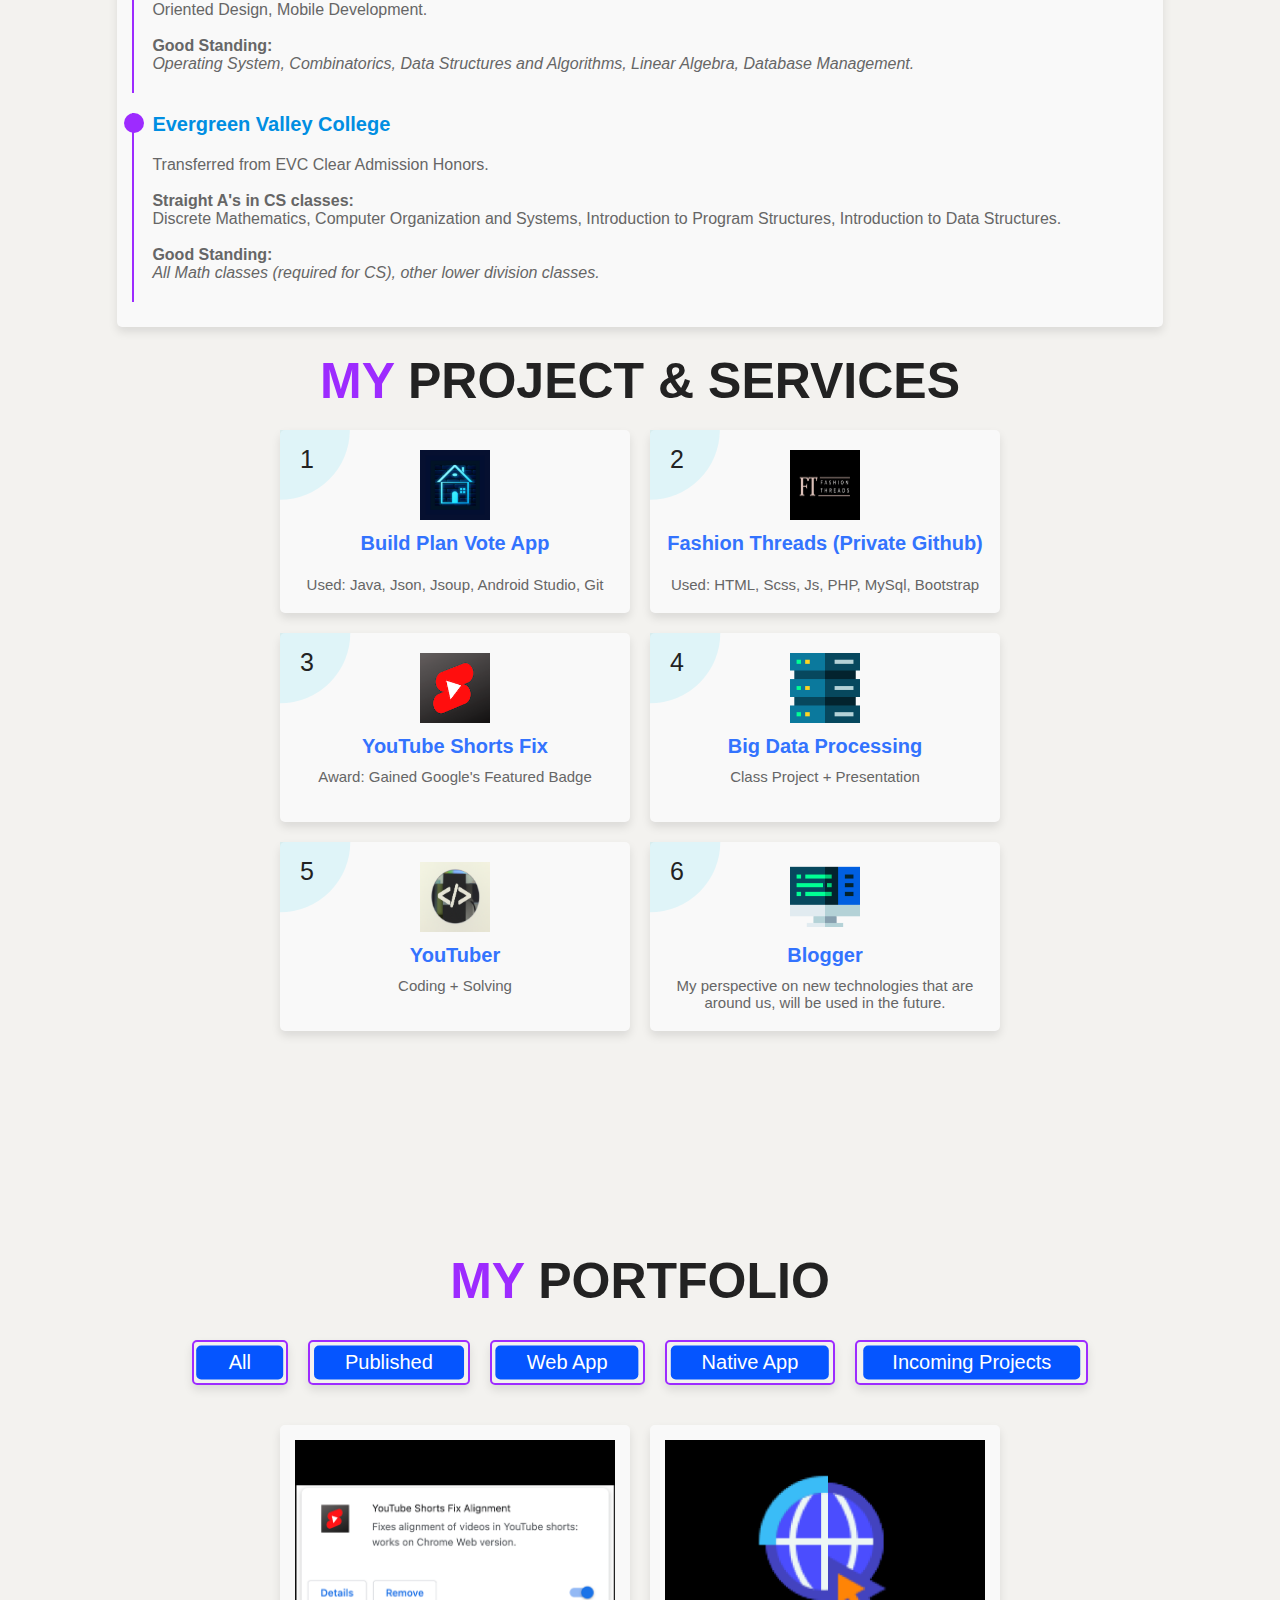
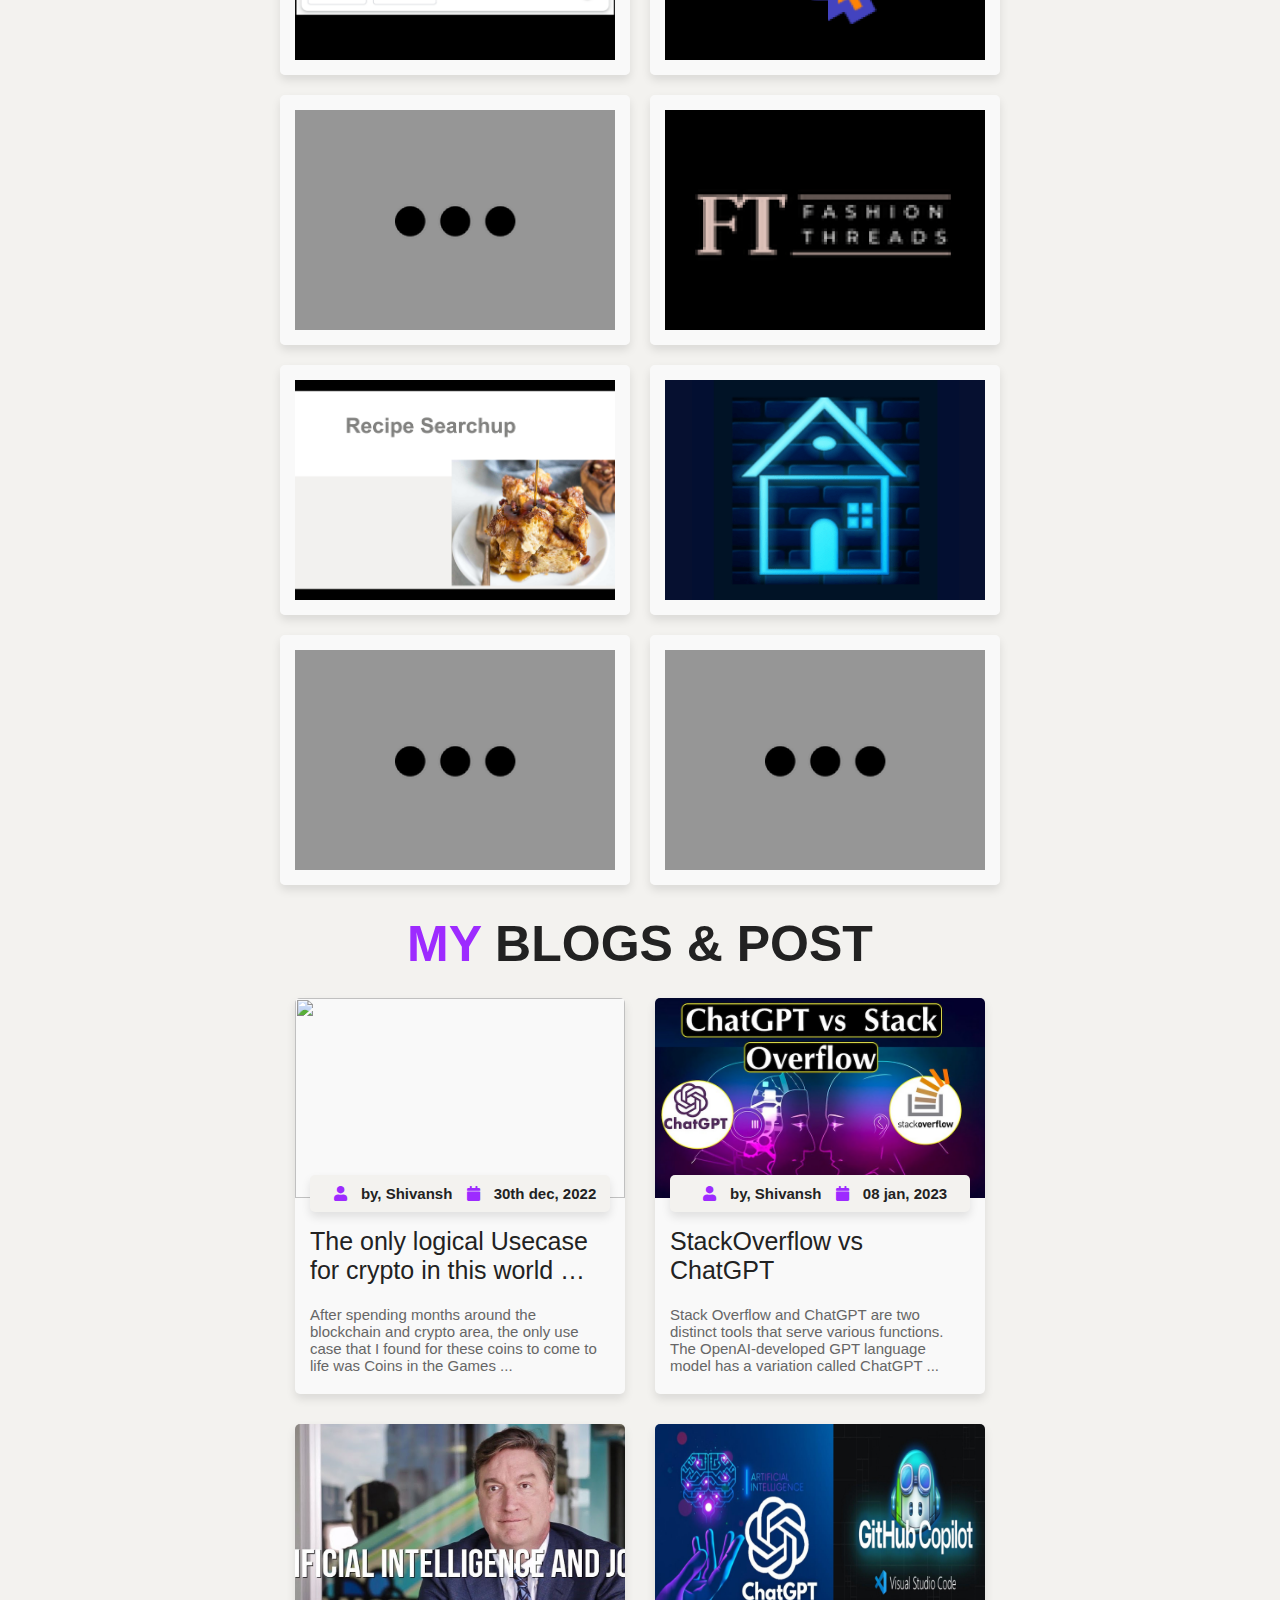
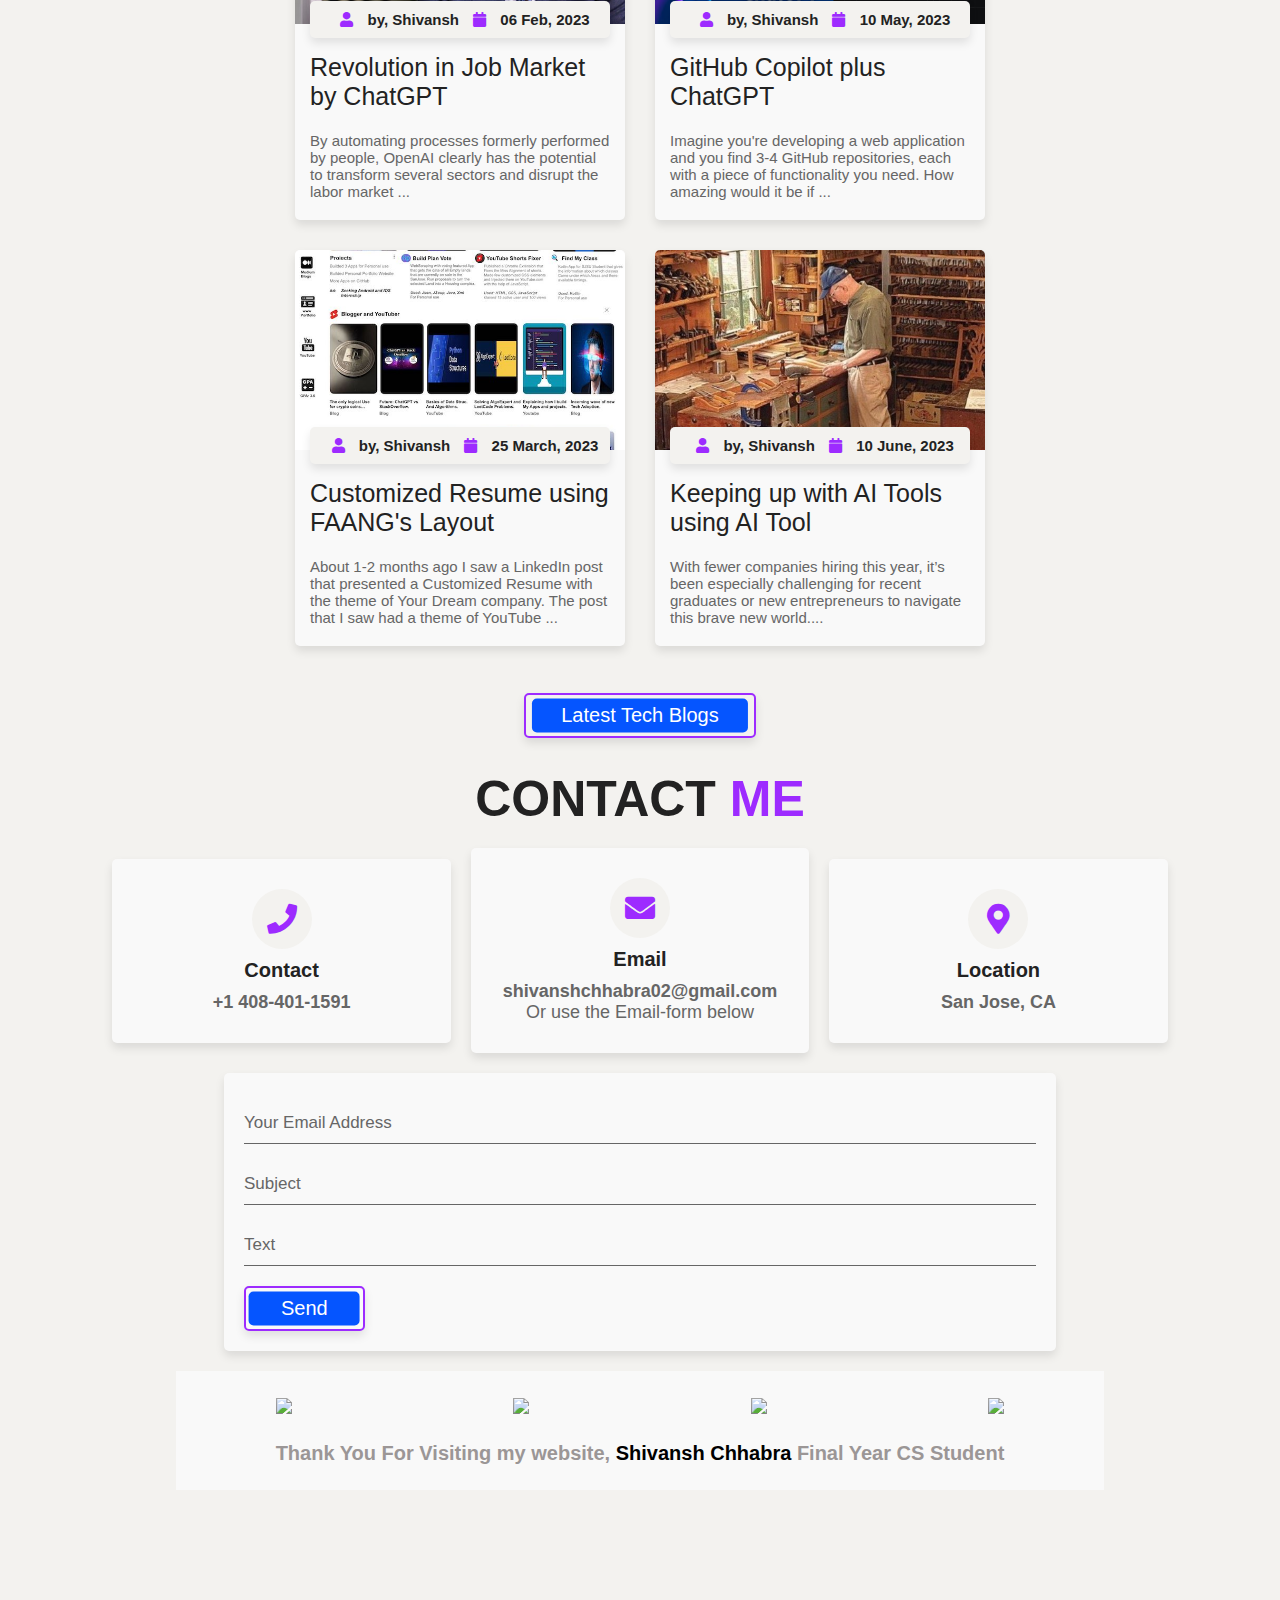
==== commit 76aafc63: "Final commit" ====
--- a/index.html
+++ b/index.html
@@ -43,7 +43,7 @@
 
 <section class="home" id="home">
      <div class="image">
-        <img src="images/IMG_4757.png" alt="">
+        <img src="images/Main3.jpg" alt="">
     </div>
 
     <div class="content">
@@ -86,7 +86,7 @@
 
 
             <div class="progress">
-                <h3> <i>JavaScript, Python, C, C++, PHP, Java, MySql </i><span>Experienced</span> </h3>
+                <h3> <i>JavaScript, Python, C, C++, PHP, Java, SQL </i><span>Experienced</span> </h3>
                 <div class="bar"><span></span></div>
             </div>
             <div class="progress">
@@ -106,15 +106,15 @@
         <div class="box">
             <h3 class="title">Professional Skills</h3>
             <div class="progress">
-                <h3>  <i> Tech Blogger, Chrome Extension  </i> <span>Publisher</span> </h3>
-                <div class="bar"><span></span></div>
-            </div>
-            <div class="progress">
-                <h3>  <i> Full Stack Web development, Mobile development </i> <span>Developer</span> </h3>
-                <div class="bar"><span></span></div>
-            </div>
-            <div class="progress">
-                <h3>  <i> Git, Web Scraper, Public Speaking  </i> <span>Professional</span> </h3>
+                <h3>  <i> Tech Blogger, Chrome Extension  </i> <span>Published</span> </h3>
+                <div class="bar"><span></span></div>
+            </div>
+            <div class="progress">
+                <h3>  <i> Full Stack Web Dev, Mobile Dev </i> <span>Developed</span> </h3>
+                <div class="bar"><span></span></div>
+            </div>
+            <div class="progress">
+                <h3>  <i> Git, Bitbucket, Web Scraper, Public Speaking  </i> <span>Professional</span> </h3>
                 <div class="bar"><span></span></div>
             </div>
             <div class="progress">
@@ -145,9 +145,9 @@
              
     </div>
     
-    <div class="download">
+    <!-- <div class="download">
         <a href="#" class="btn"> My Resume </a>
-    </div>
+    </div> -->
 
 
 </section>
@@ -199,7 +199,7 @@
             <span class="number">5</span>
             <img src="images/s5.png" alt="">
             <h3>YouTuber</h3>
-            <p>Coding + Vlogs <br><br></p>
+            <p>Coding + Solving <br><br></p>
         </div></a>
 
         <a href="https://medium.com/@shivanshchhabra02" target="_blank">
@@ -208,7 +208,7 @@
             <span class="number">6</span>
             <img src="images/s6.png" alt="">
             <h3>Blogger</h3>
-            <p>My perspective on new technologies that are surrounding us or will be in the future.</p>
+            <p>My perspective on new technologies that are around us, will be used in the future.</p>
         </div></a>
 
     </div>
@@ -285,13 +285,6 @@
         <div class="box brand">
             <img src="images/imag3.png" alt="">
             <div class="info">
-                <h3>Locational Alarm Tracker</h3>
-            </div>
-        </div>
-
-        <div class="box brand">
-            <img src="images/imag3.png" alt="">
-            <div class="info">
                 <h3>ChatGPT Translator Q&A</h3>
             </div>
         </div>
@@ -370,7 +363,11 @@
             </div>
         </div>
 
-    </div>
+    </div><br><br>
+    <div class="home">
+        <a href="https://medium.com/@shivanshchhabra02" class="btn"> Latest Tech Blogs</a>
+    </div><br><br>
+
 
 </section>
 
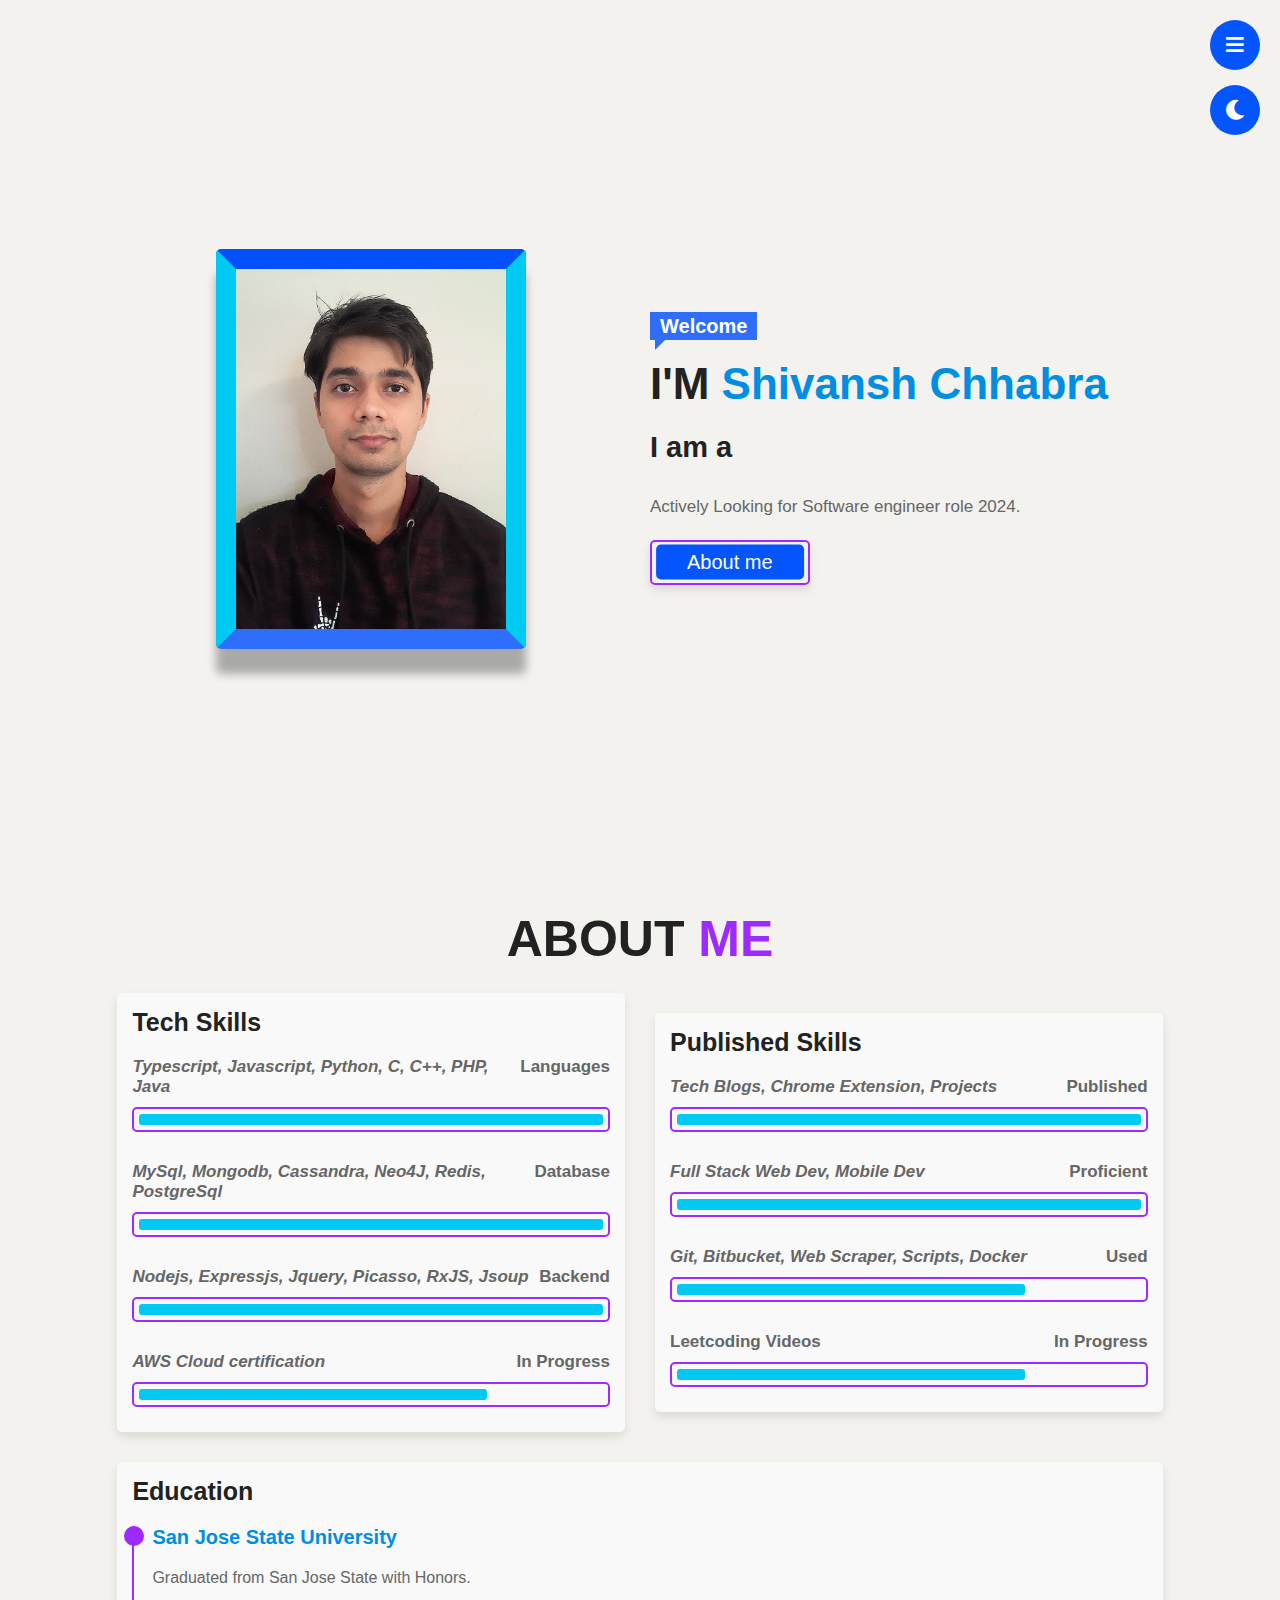
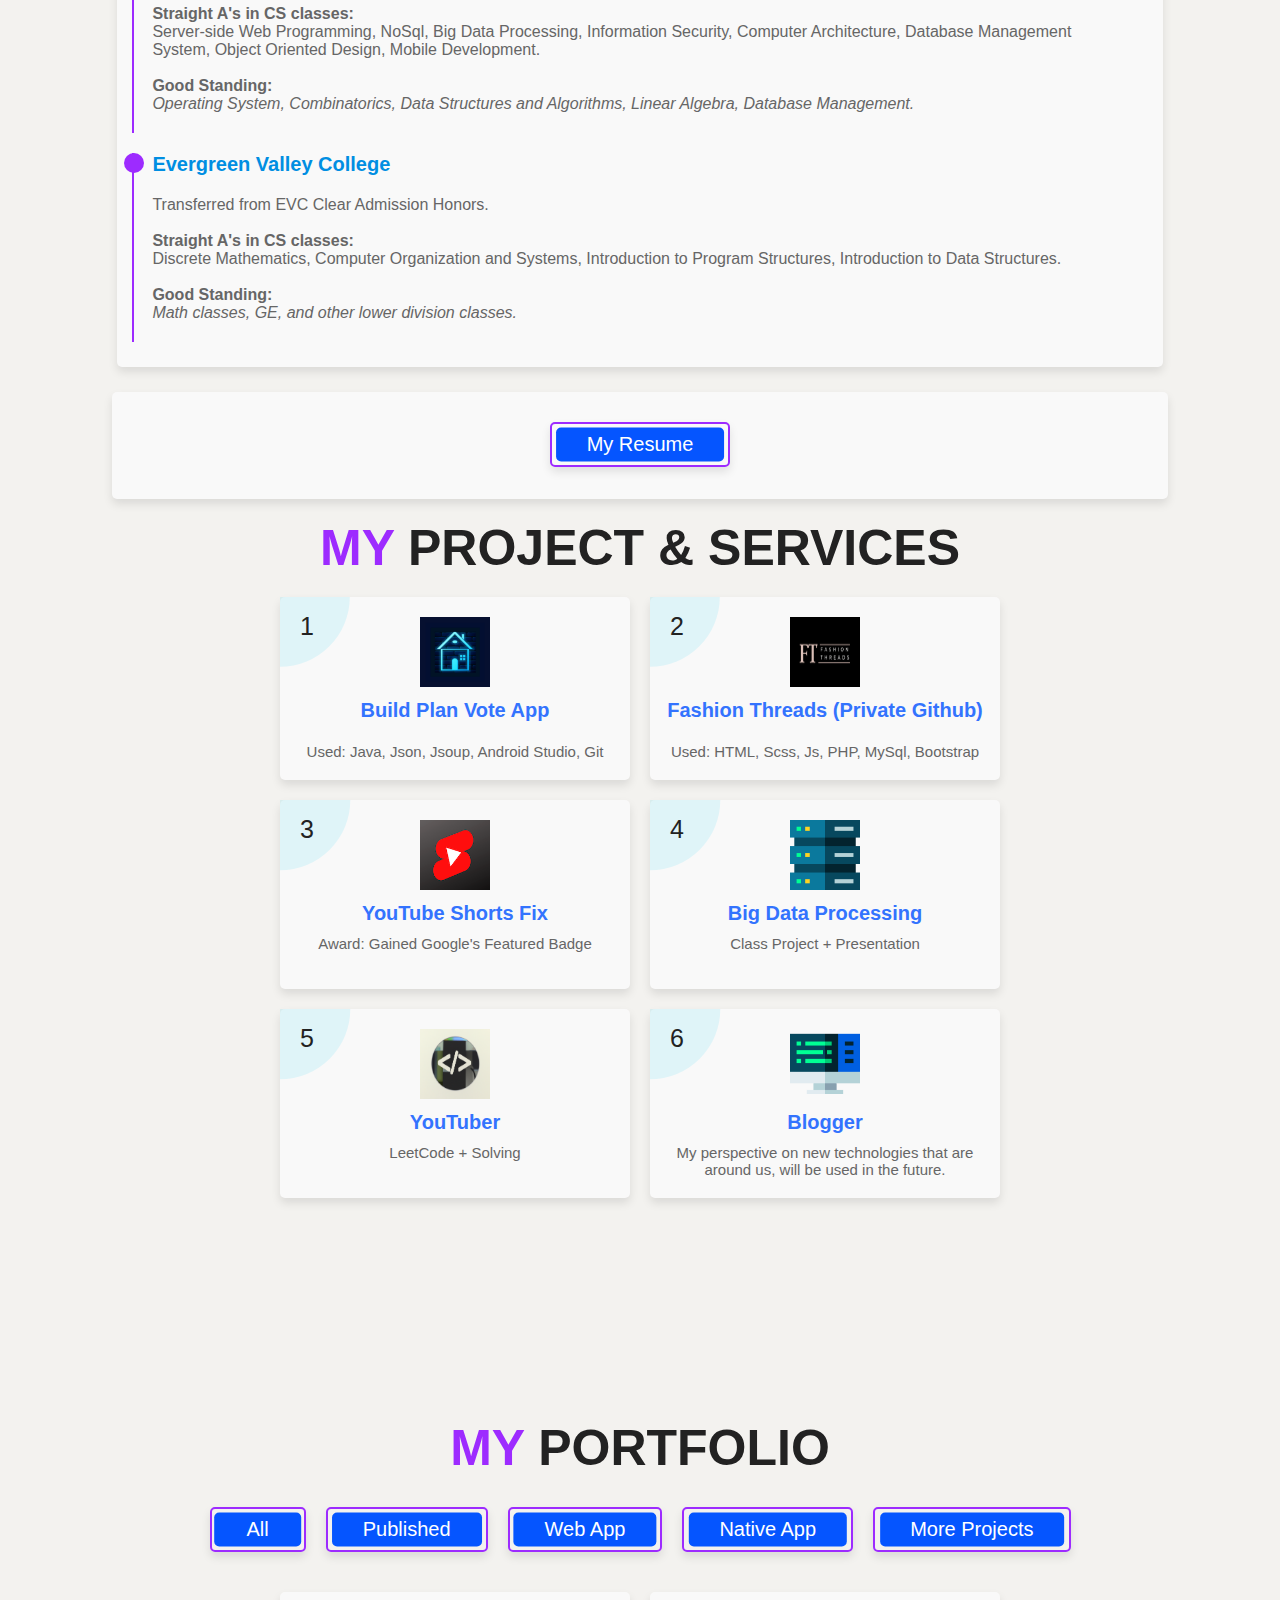
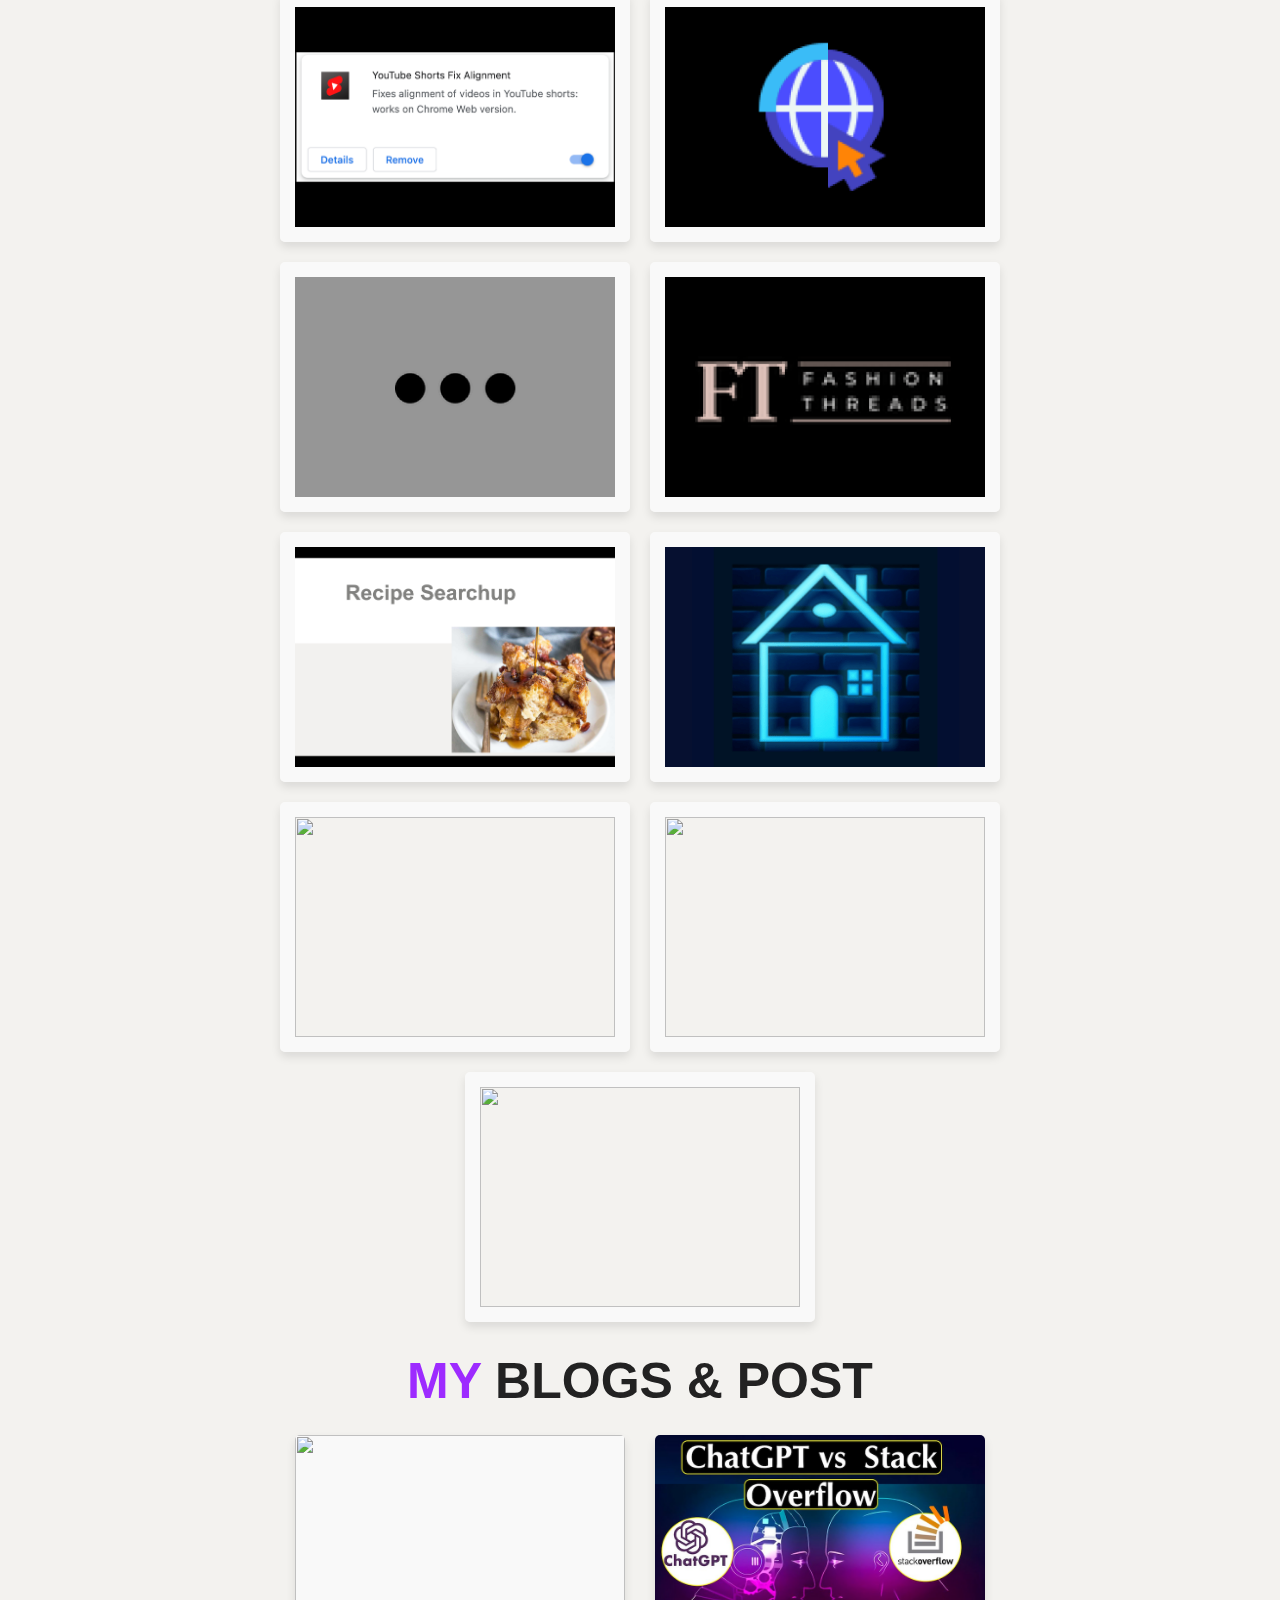
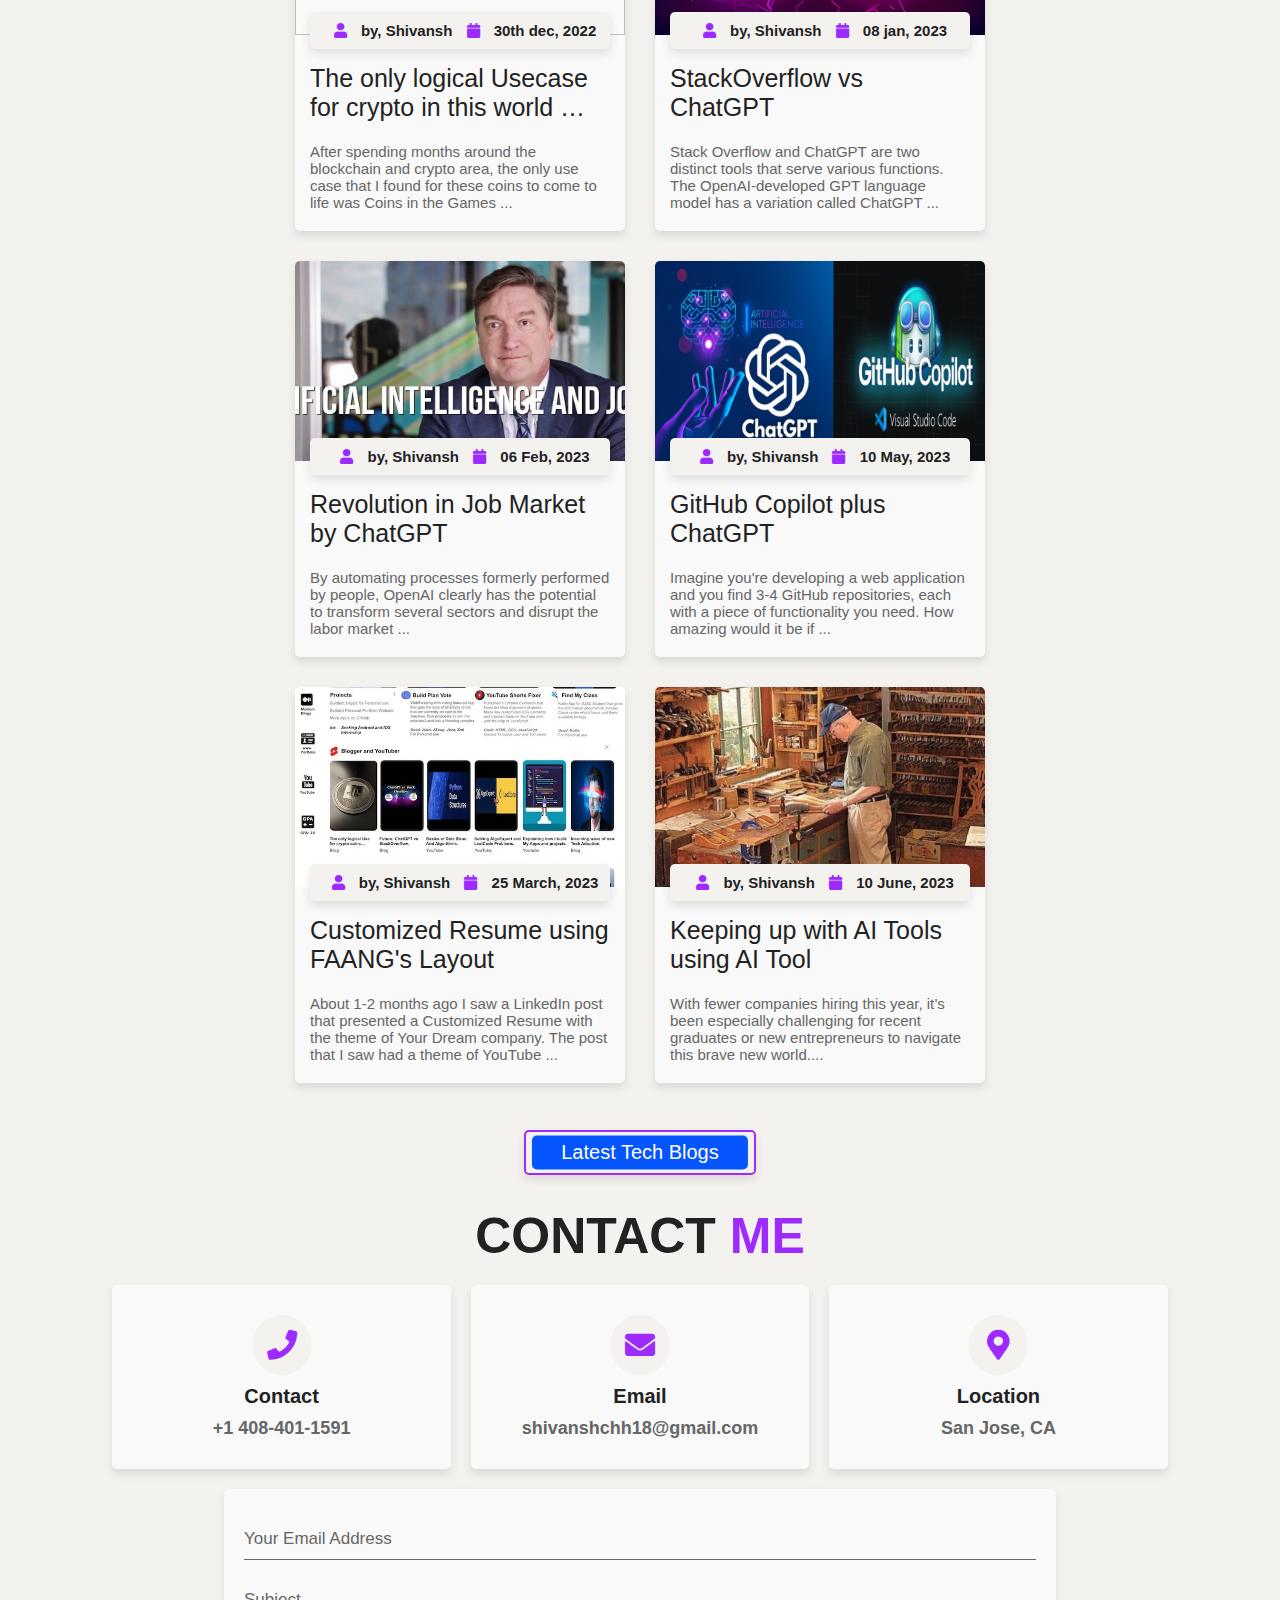
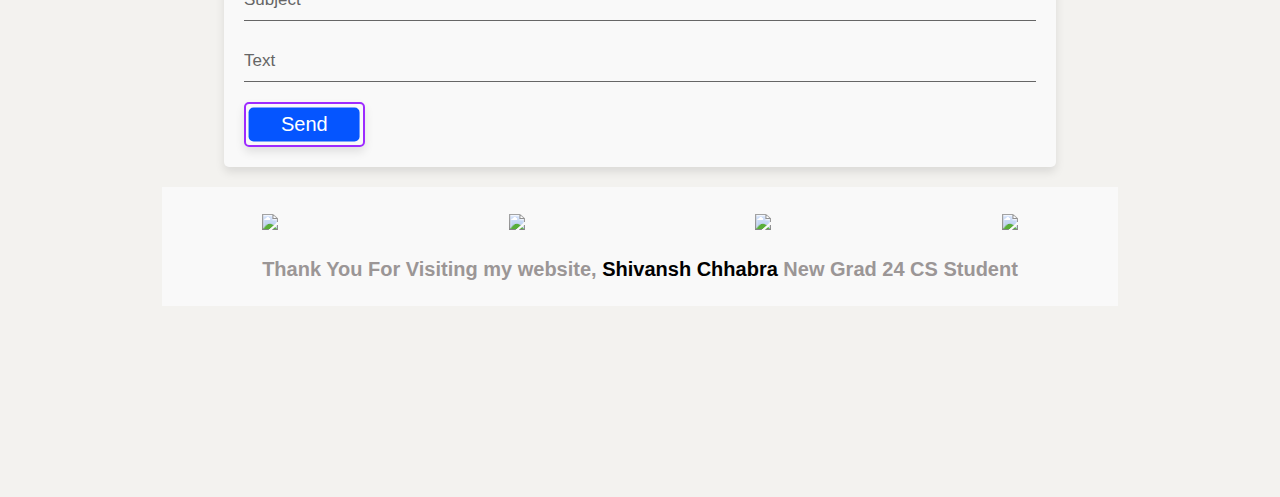
==== commit ea153e4f: "adding project links" ====
--- a/index.html
+++ b/index.html
@@ -56,7 +56,6 @@
               <span>Web Developer</span>
               <span>Mobile Developer</span>
               <span>Blogger</span>
-              <span>YouTuber</span>
             </span>
           </span>
         </h4>
@@ -81,20 +80,20 @@
 
 
         <div class="box">
-            <h3 class="title">Experienced Skills</h3>
-
-
-
-            <div class="progress">
-                <h3> <i>JavaScript, Python, C, C++, PHP, Java, SQL </i><span>Experienced</span> </h3>
-                <div class="bar"><span></span></div>
-            </div>
-            <div class="progress">
-                <h3> <i> HTML, CSS, React.js, Node.js, Firebase </i><span>Proficient</span> </h3>
-                <div class="bar"><span></span></div>
-            </div>
-            <div class="progress">
-                <h3>  <i> HTTP, JSON, Jquery, Picasso, Glide, Jsoup </i><span>Developed</span> </h3>
+            <h3 class="title">Tech Skills</h3>
+
+
+
+            <div class="progress">
+                <h3> <i>Typescript, Javascript, Python, C, C++, PHP, Java </i><span>Languages</span> </h3>
+                <div class="bar"><span></span></div>
+            </div>
+            <div class="progress">
+                <h3> <i> MySql, Mongodb, Cassandra, Neo4J, Redis, PostgreSql </i><span>Database</span> </h3>
+                <div class="bar"><span></span></div>
+            </div>
+            <div class="progress">
+                <h3>  <i> Nodejs, Expressjs, Jquery, Picasso, RxJS, Jsoup </i><span>Backend</span> </h3>
                 <div class="bar"><span></span></div>
             </div>
             <div class="progress">
@@ -104,33 +103,31 @@
         </div>
 
         <div class="box">
-            <h3 class="title">Professional Skills</h3>
-            <div class="progress">
-                <h3>  <i> Tech Blogger, Chrome Extension  </i> <span>Published</span> </h3>
-                <div class="bar"><span></span></div>
-            </div>
-            <div class="progress">
-                <h3>  <i> Full Stack Web Dev, Mobile Dev </i> <span>Developed</span> </h3>
-                <div class="bar"><span></span></div>
-            </div>
-            <div class="progress">
-                <h3>  <i> Git, Bitbucket, Web Scraper, Public Speaking  </i> <span>Professional</span> </h3>
-                <div class="bar"><span></span></div>
-            </div>
-            <div class="progress">
-                <h3>  </i> Leetcoding YouTuber </i> <span>In Progress</span> </h3>
-                <div class="bar"><span></span></div>
-            </div>
-        </div>
-
-
+            <h3 class="title">Published Skills</h3>
+            <div class="progress">         
+                <h3>  <i> Tech Blogs, Chrome Extension, Projects  </i> <span>Published</span> </h3>
+                <div class="bar"><span></span></div>
+            </div>
+            <div class="progress">
+                <h3>  <i> Full Stack Web Dev, Mobile Dev </i> <span>Proficient</span> </h3>
+                <div class="bar"><span></span></div>
+            </div>       
+            <div class="progress">
+                <h3>  <i> Git, Bitbucket, Web Scraper, Scripts, Docker  </i> <span>Used</span> </h3>
+                <div class="bar"><span></span></div>
+            </div>
+            <div class="progress">
+                <h3>  </i> Leetcoding Videos </i> <span>In Progress</span> </h3>
+                <div class="bar"><span></span></div>
+            </div>
+        </div>
 
         <div class="box">
             <h3 class="title">Education</h3>
             <div class="exp-box">
                 <h3>San Jose State University</h3>
-                <p> Studying at San Jose State with a 3.64 GPA. <br> <br>
-                   <b> Straight A's in CS classes: </b><br>  Big Data Processing, Information Security, Server Web Programming, Computer Architecture, Database Management System, Object Oriented Design, Mobile Development. <br> <br>
+                <p> Graduated from San Jose State with Honors. <br> <br>
+                   <b> Straight A's in CS classes: </b><br>  Server-side Web Programming, NoSql, Big Data Processing, Information Security, Computer Architecture, Database Management System, Object Oriented Design, Mobile Development. <br> <br>
                 <b> Good Standing: </b><br>  <i> Operating System, Combinatorics, Data Structures and Algorithms, Linear Algebra, Database Management.</i>
                 </p>
             </div>
@@ -138,16 +135,16 @@
                 <h3>Evergreen Valley College</h3>
                 <p>Transferred from EVC Clear Admission Honors. <br> <br>
                    <b> Straight A's in CS classes:</b> <br> Discrete Mathematics, Computer Organization and Systems, Introduction to Program Structures, Introduction to Data Structures. <br> <br>
-                <b> Good Standing: </b><br>  <i> All Math classes (required for CS), other lower division classes.</i></p>
+                <b> Good Standing: </b><br>  <i> Math classes, GE, and other lower division classes.</i></p>
              </div>
         </div>
         
              
     </div>
     
-    <!-- <div class="download">
+    <div class="download">
         <a href="#" class="btn"> My Resume </a>
-    </div> -->
+    </div>
 
 
 </section>
@@ -193,13 +190,13 @@
         </div></a>
 
 
-        <a href="https://www.youtube.com/channel/UCVHrGysYcEcXVY_yzPEV3iQ" target="_blank">
+        <a href="https://www.youtube.com/" target="_blank">
 
         <div class="box">
             <span class="number">5</span>
             <img src="images/s5.png" alt="">
             <h3>YouTuber</h3>
-            <p>Coding + Solving <br><br></p>
+            <p>LeetCode + Solving <br><br></p>
         </div></a>
 
         <a href="https://medium.com/@shivanshchhabra02" target="_blank">
@@ -215,7 +212,6 @@
 
 </section>
 
-<!-- Service section -->
 
 <!-- Portfolio section  -->
 
@@ -228,7 +224,7 @@
         <div class="btn" data-filter="design">Published</div>
         <div class="btn" data-filter="code">Web App</div>
         <div class="btn" data-filter="website">Native App</div>
-        <div class="btn" data-filter="brand">Incoming Projects</div>
+        <div class="btn" data-filter="brand"> More Projects</div>
     </div>
 
     <div class="image-container">
@@ -283,16 +279,25 @@
         </div>
 
         <div class="box brand">
-            <img src="images/imag3.png" alt="">
-            <div class="info">
-                <h3>ChatGPT Translator Q&A</h3>
+            <img src="images/LocalBites.png" alt="">
+            <a href="https://github.com/CS160-04-Spring2024/Team3--Local-Bites" target="_blank">
+            <div class="info">
+                <h3>Local Bites</h3>
             </div>
         </div>
 
         <div class="box brand">
-            <img src="images/imag3.png" alt="">
-            <div class="info">
-                <h3>More</h3>
+            <img src="images/CulinaryAI.png" alt="">
+            <a href="https://github.com/Brabantia/CS157C-team4" target="_blank">
+            <div class="info">
+                <h3>Culinary AI</h3>
+            </div>
+        </div>
+        <div class="box brand">
+            <img src="images/SpaceLanding.png" alt="">
+            <a href="https://github.com/shan18u/Space-Lander" target="_blank">
+            <div class="info">
+                <h3>Space Lander</h3>
             </div>
         </div>
 
@@ -300,7 +305,6 @@
 
 </section>
 
-<!-- Portfolio section -->
 
 <!-- Blog section  -->
 
@@ -371,7 +375,6 @@
 
 </section>
 
-<!-- Blog section -->
 
 <!-- Contact section  -->
 
@@ -390,7 +393,7 @@
         <div class="box">
             <i class="fas fa-envelope"></i>
             <h3>Email</h3>
-            <p><b> shivanshchhabra02@gmail.com</b> <br> Or use the Email-form below</p>
+            <p><b> shivanshchh18@gmail.com</b></p>
         </div>
 
         <div class="box">
@@ -406,7 +409,7 @@
 
         <div>
 
-        <form action="https://formsubmit.co/shivanshchhabra02@gmail.com" method="POST">
+        <form action="https://formsubmit.co/@gmail.com" method="POST">
             <input type="hidden" name="_captcha" value="false">
             <input type="email" name="email" placeholder="Your Email Address" required>
             <input type="_subject" name="_subject" placeholder="Subject" required>
@@ -423,7 +426,7 @@
                     <img src="https://img.icons8.com/ios-filled/60/9b9696/github.png"/>
                 </a>
                 
-                <a href="https://www.linkedin.com/in/shivansh-chhabra-91b493242//" target="_blank">
+                <a href="https://www.linkedin.com/in/shivansh-chhabra-91b493242/" target="_blank">
                 <img src="https://img.icons8.com/ios-filled/60/9b9696/linkedin.png"/>
                 </a>
                 
@@ -438,7 +441,7 @@
 
              </div>
              
-            <br><b>Thank You For Visiting my website, <span>  Shivansh Chhabra </span> Final Year CS Student</b>
+            <br><b>Thank You For Visiting my website, <span>  Shivansh Chhabra </span> New Grad 24 CS Student</b>
         </div>
     
     </div>
--- a/CSS/style.css
+++ b/CSS/style.css
@@ -189,10 +189,10 @@
 .home .image img{
     height:40rem;
     box-shadow: 0 2.5rem 1rem rgba(0,0,0,.3);
-    border-top: 2.7rem solid #0151ff;
-    border-bottom: 2.7rem solid #2e6efa;
-    border-left: 2.7rem solid rgb(0 202 241);
-    border-right:2.73rem solid var(--main-color);
+    border-top: 2.0rem solid #0151ff;
+    border-bottom: 2.0rem solid #2e6efa;
+    border-left: 2.0rem solid rgb(0 202 241);
+    border-right:2.0rem solid rgb(0 202 241);
     border-radius: .5rem;
     animation: float-img 4s ease-in-out infinite;
 
@@ -384,7 +384,7 @@
 }
 
 .about .row .box:nth-child(2) .progress:nth-child(4) .bar span{
-    width: 100%;
+    width: 75%;
 }
 
 .about .row .box:nth-child(2) .progress:nth-child(5) .bar span{
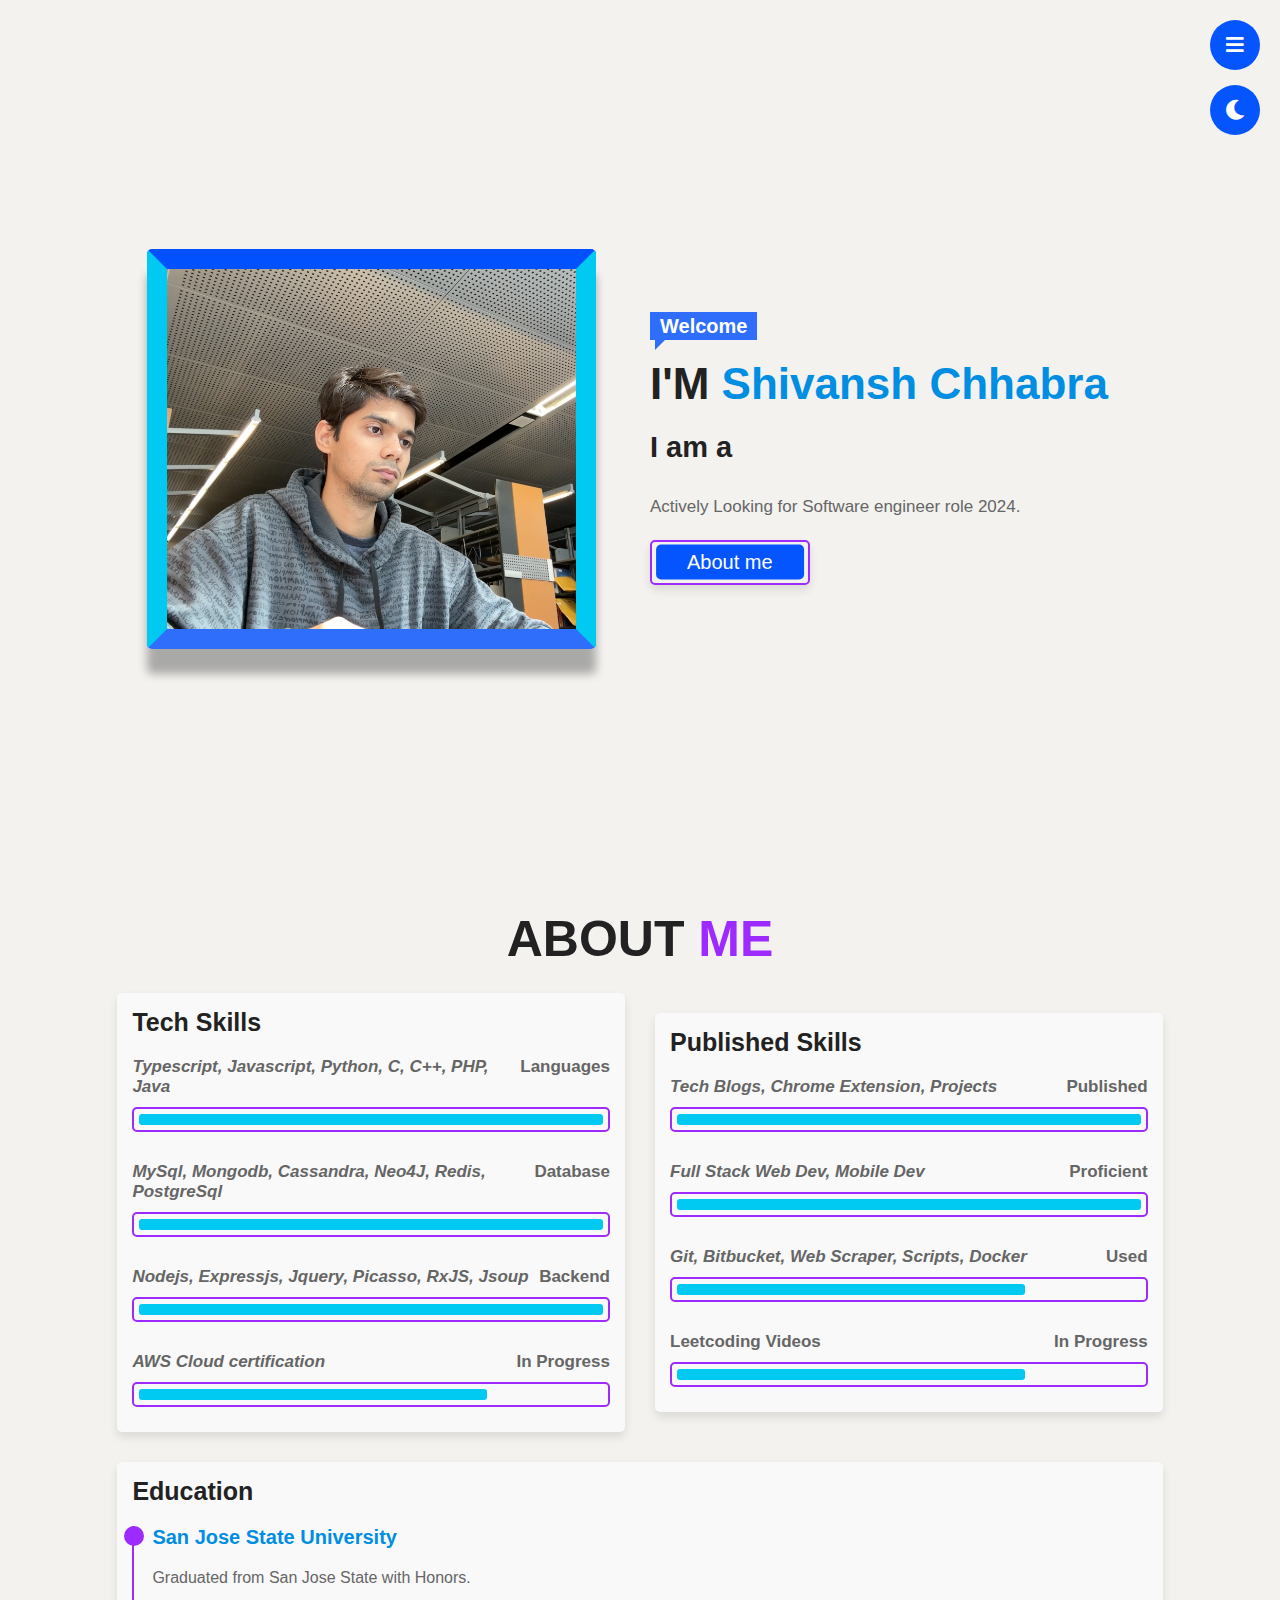
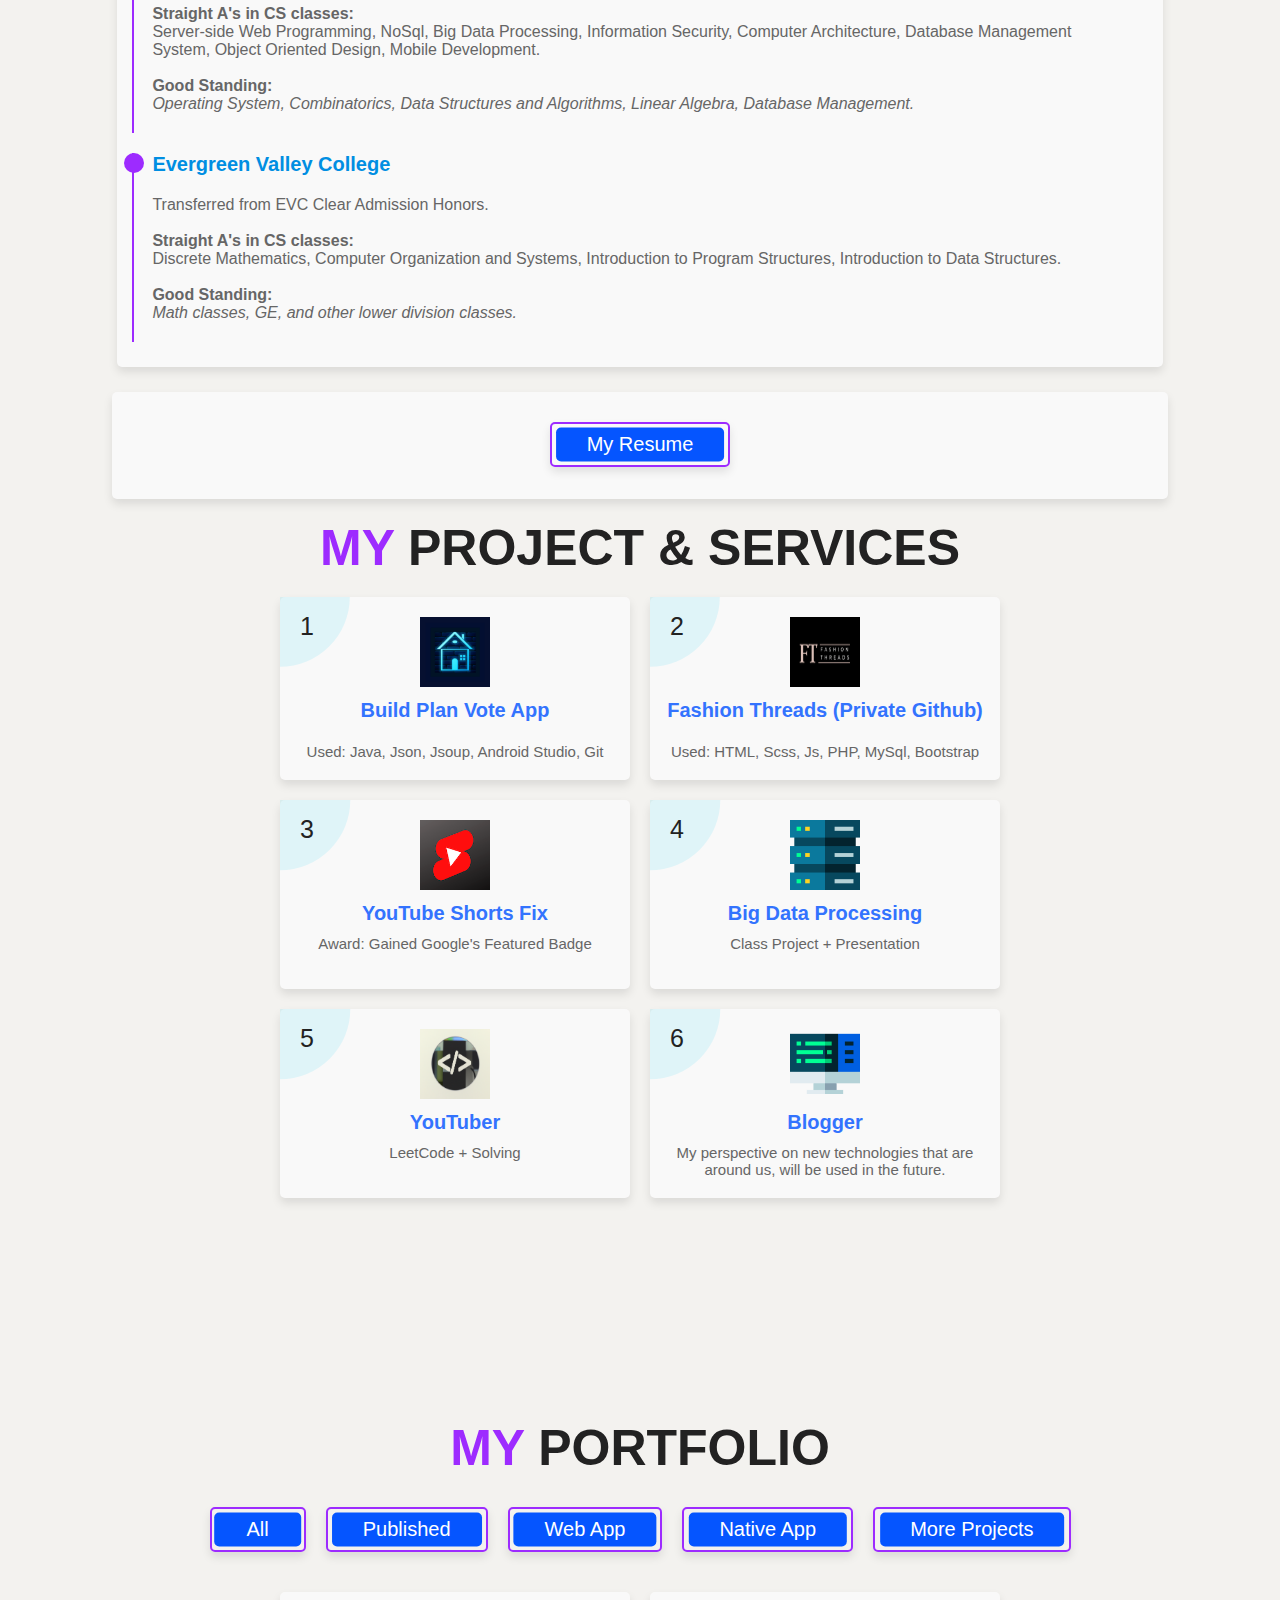
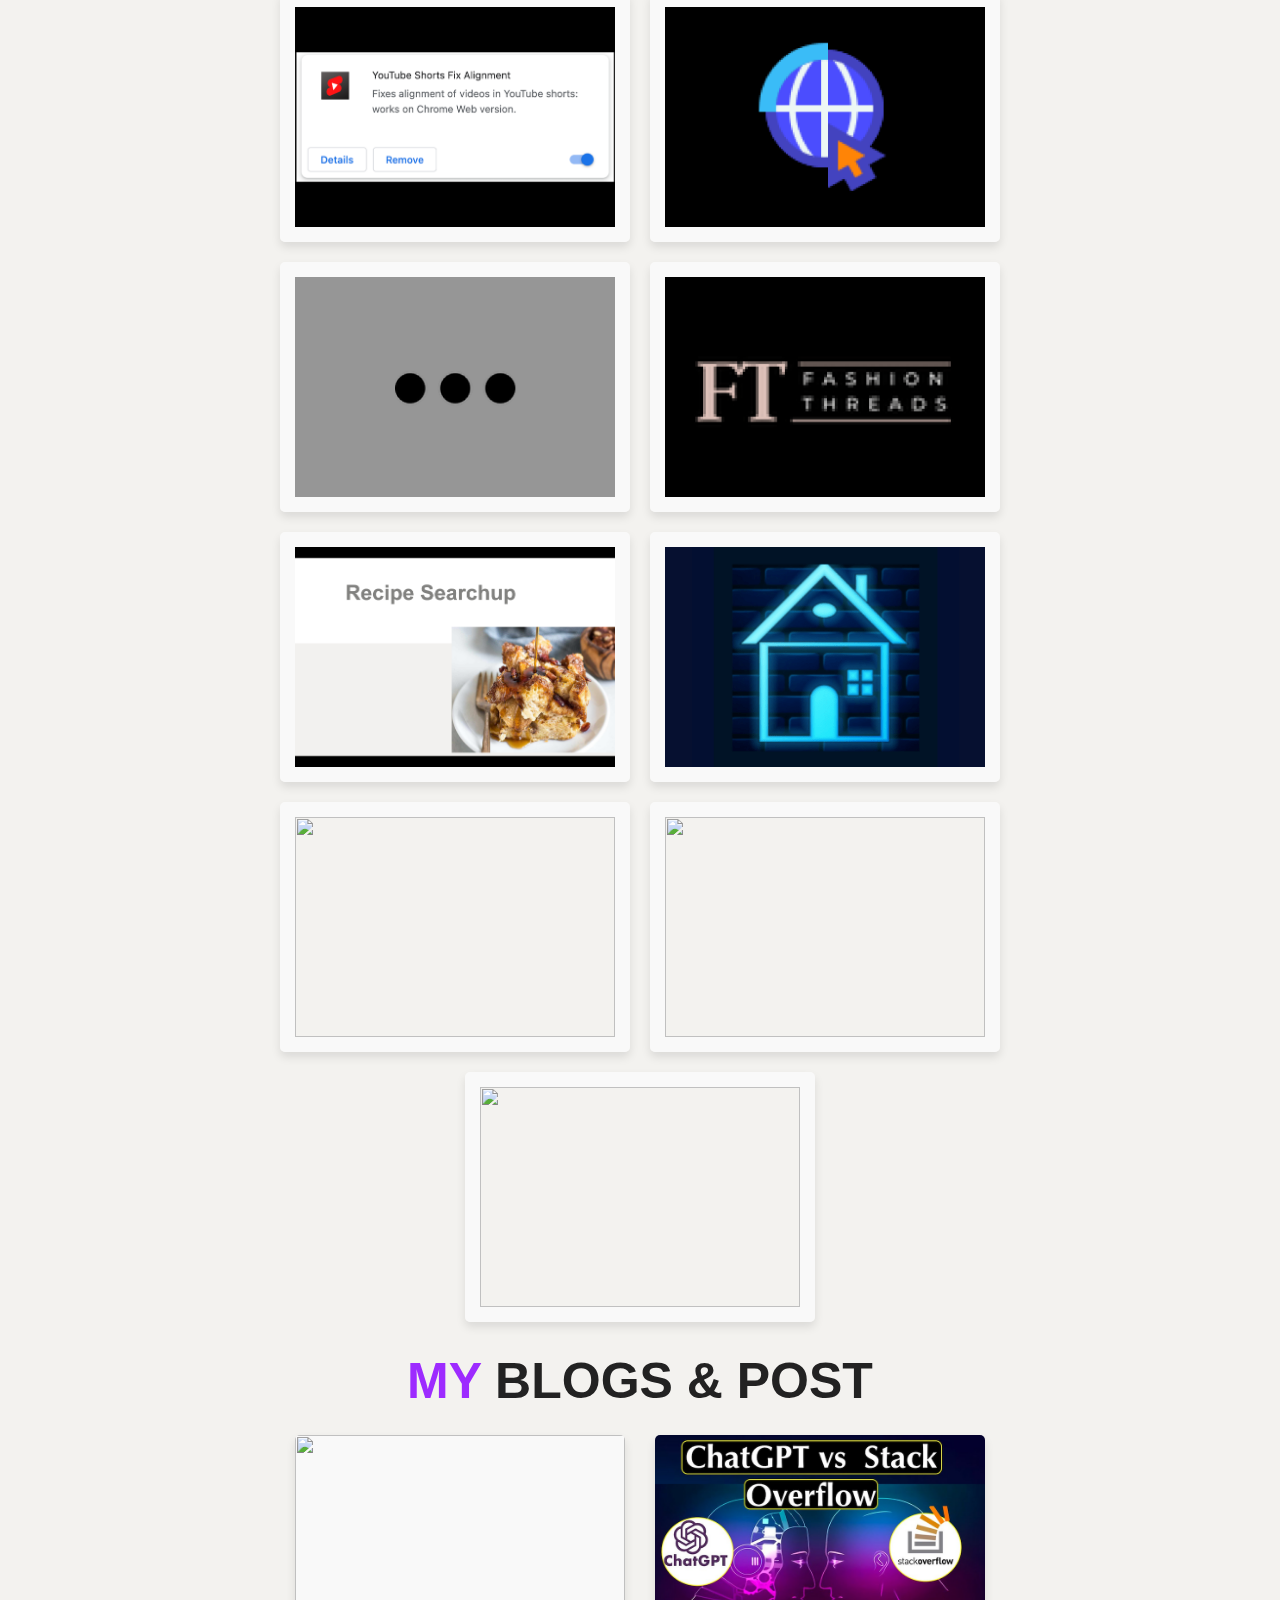
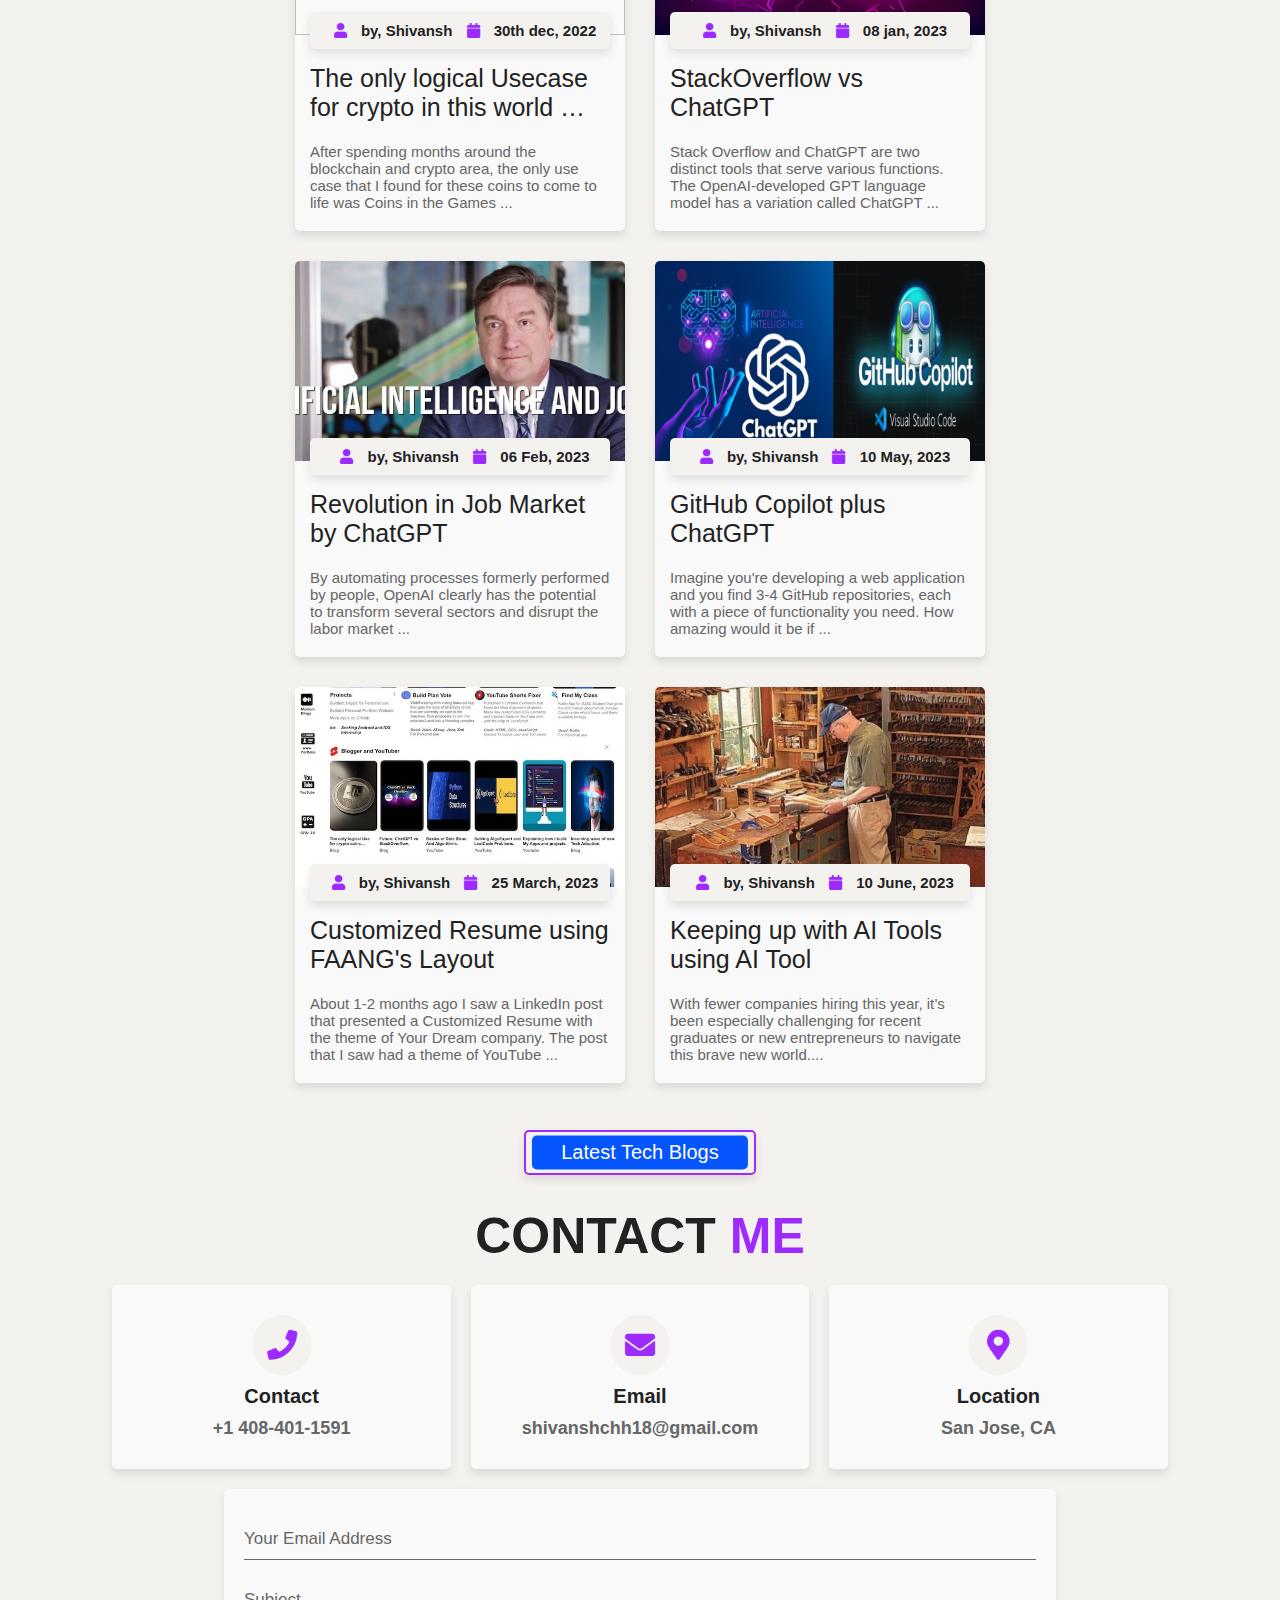
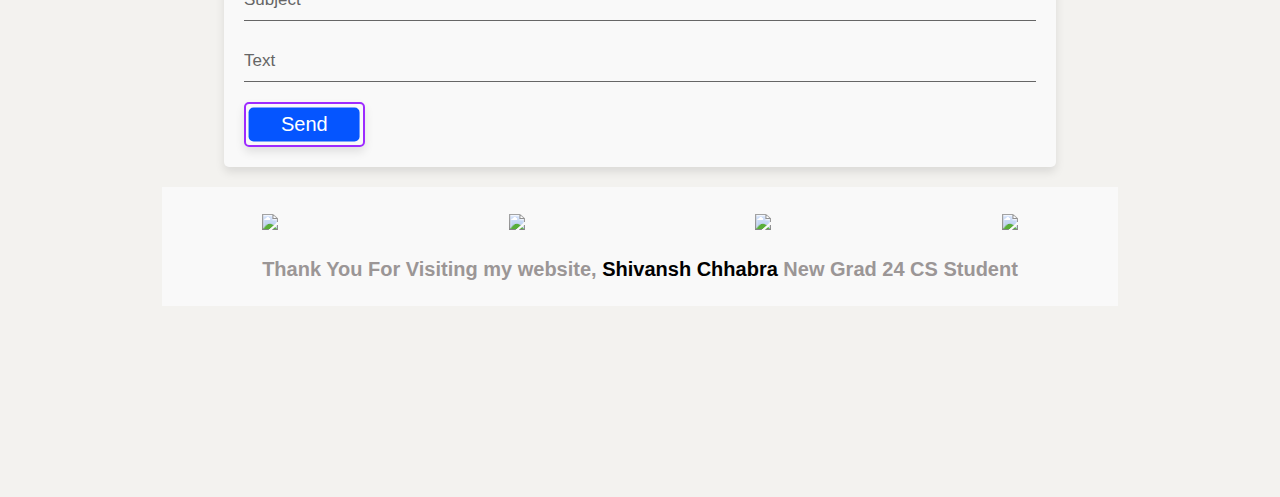
==== commit 49577f78: "change main_img" ====
--- a/index.html
+++ b/index.html
@@ -43,7 +43,7 @@
 
 <section class="home" id="home">
      <div class="image">
-        <img src="images/Main3.jpg" alt="">
+        <img src="images/Shivansh.png" alt="">
     </div>
 
     <div class="content">
@@ -280,23 +280,23 @@
 
         <div class="box brand">
             <img src="images/LocalBites.png" alt="">
-            <a href="https://github.com/CS160-04-Spring2024/Team3--Local-Bites" target="_blank">
-            <div class="info">
+            <div class="info">
+            <a href="https://github.com/CS160-04-Spring2024/Team3--Local-Bites" target="_blank">                
                 <h3>Local Bites</h3>
             </div>
         </div>
 
         <div class="box brand">
             <img src="images/CulinaryAI.png" alt="">
+            <div class="info">
             <a href="https://github.com/Brabantia/CS157C-team4" target="_blank">
-            <div class="info">
                 <h3>Culinary AI</h3>
             </div>
         </div>
         <div class="box brand">
             <img src="images/SpaceLanding.png" alt="">
+            <div class="info">
             <a href="https://github.com/shan18u/Space-Lander" target="_blank">
-            <div class="info">
                 <h3>Space Lander</h3>
             </div>
         </div>
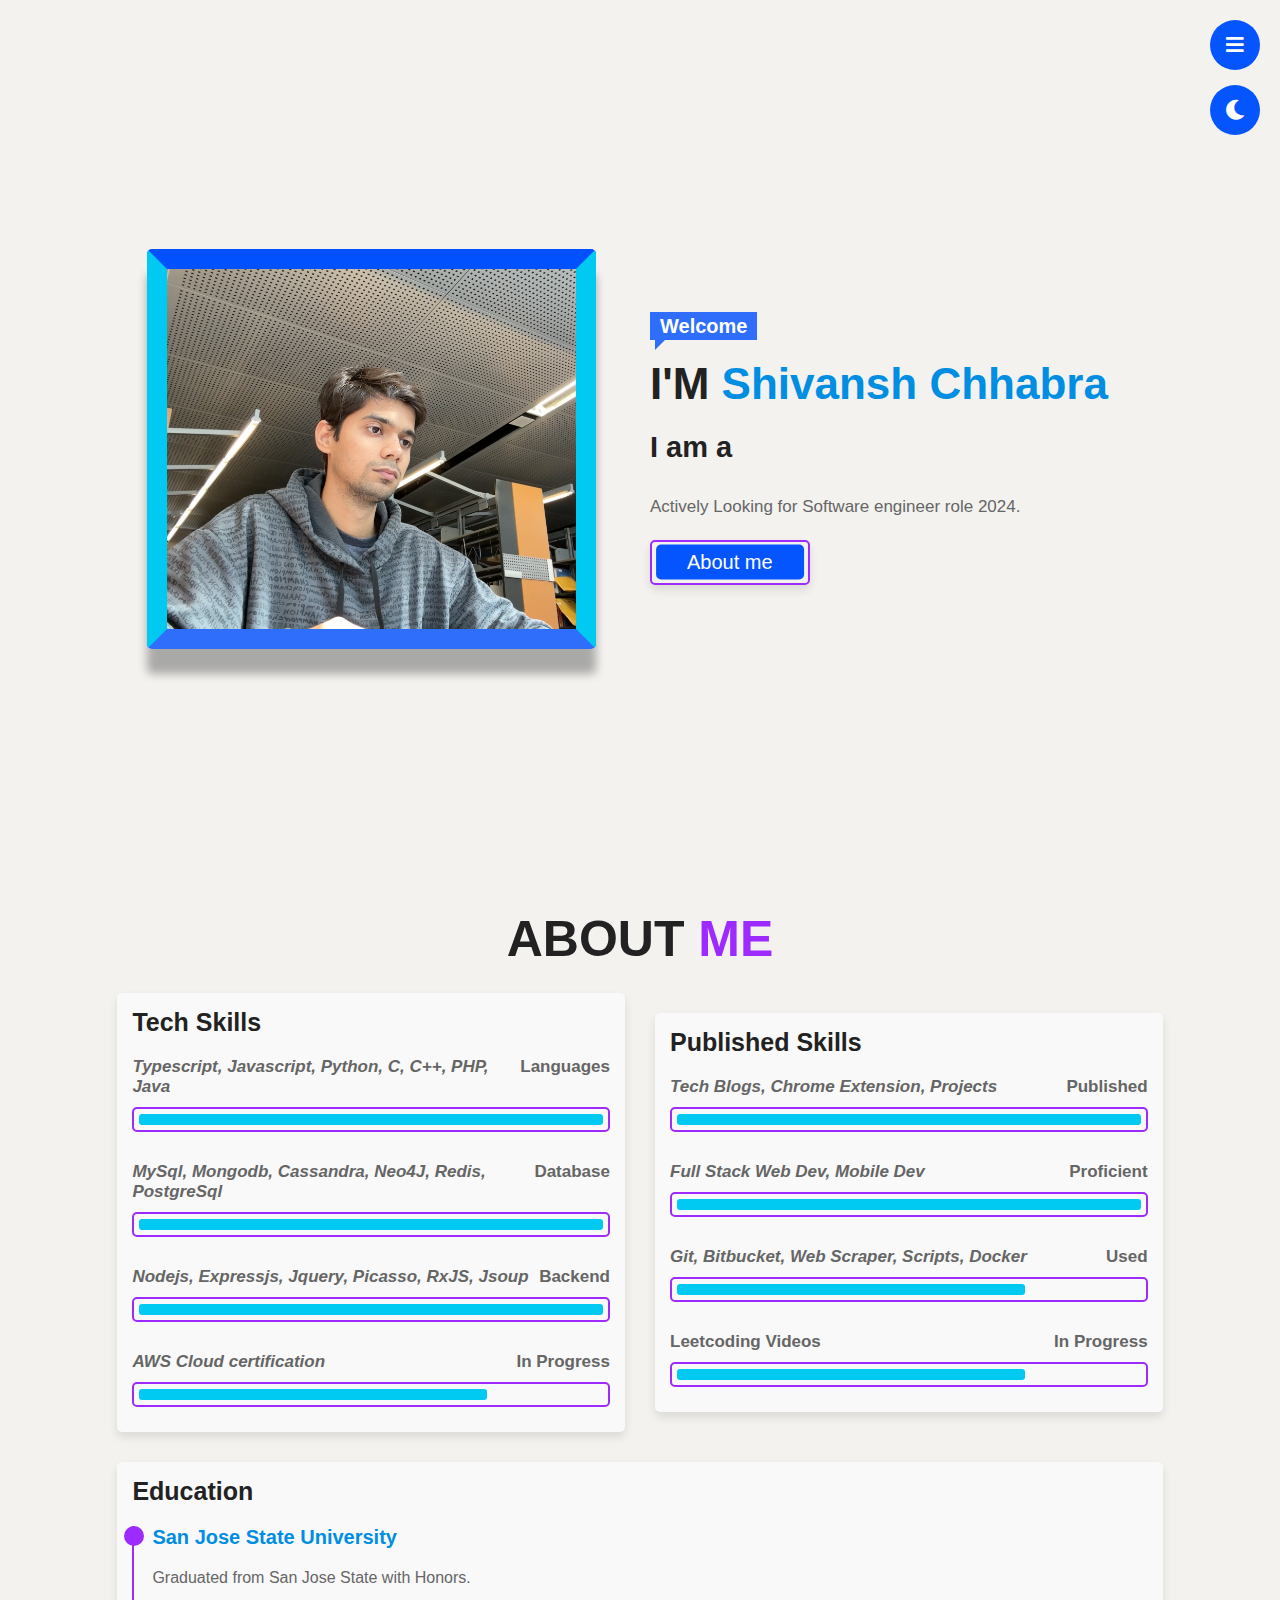
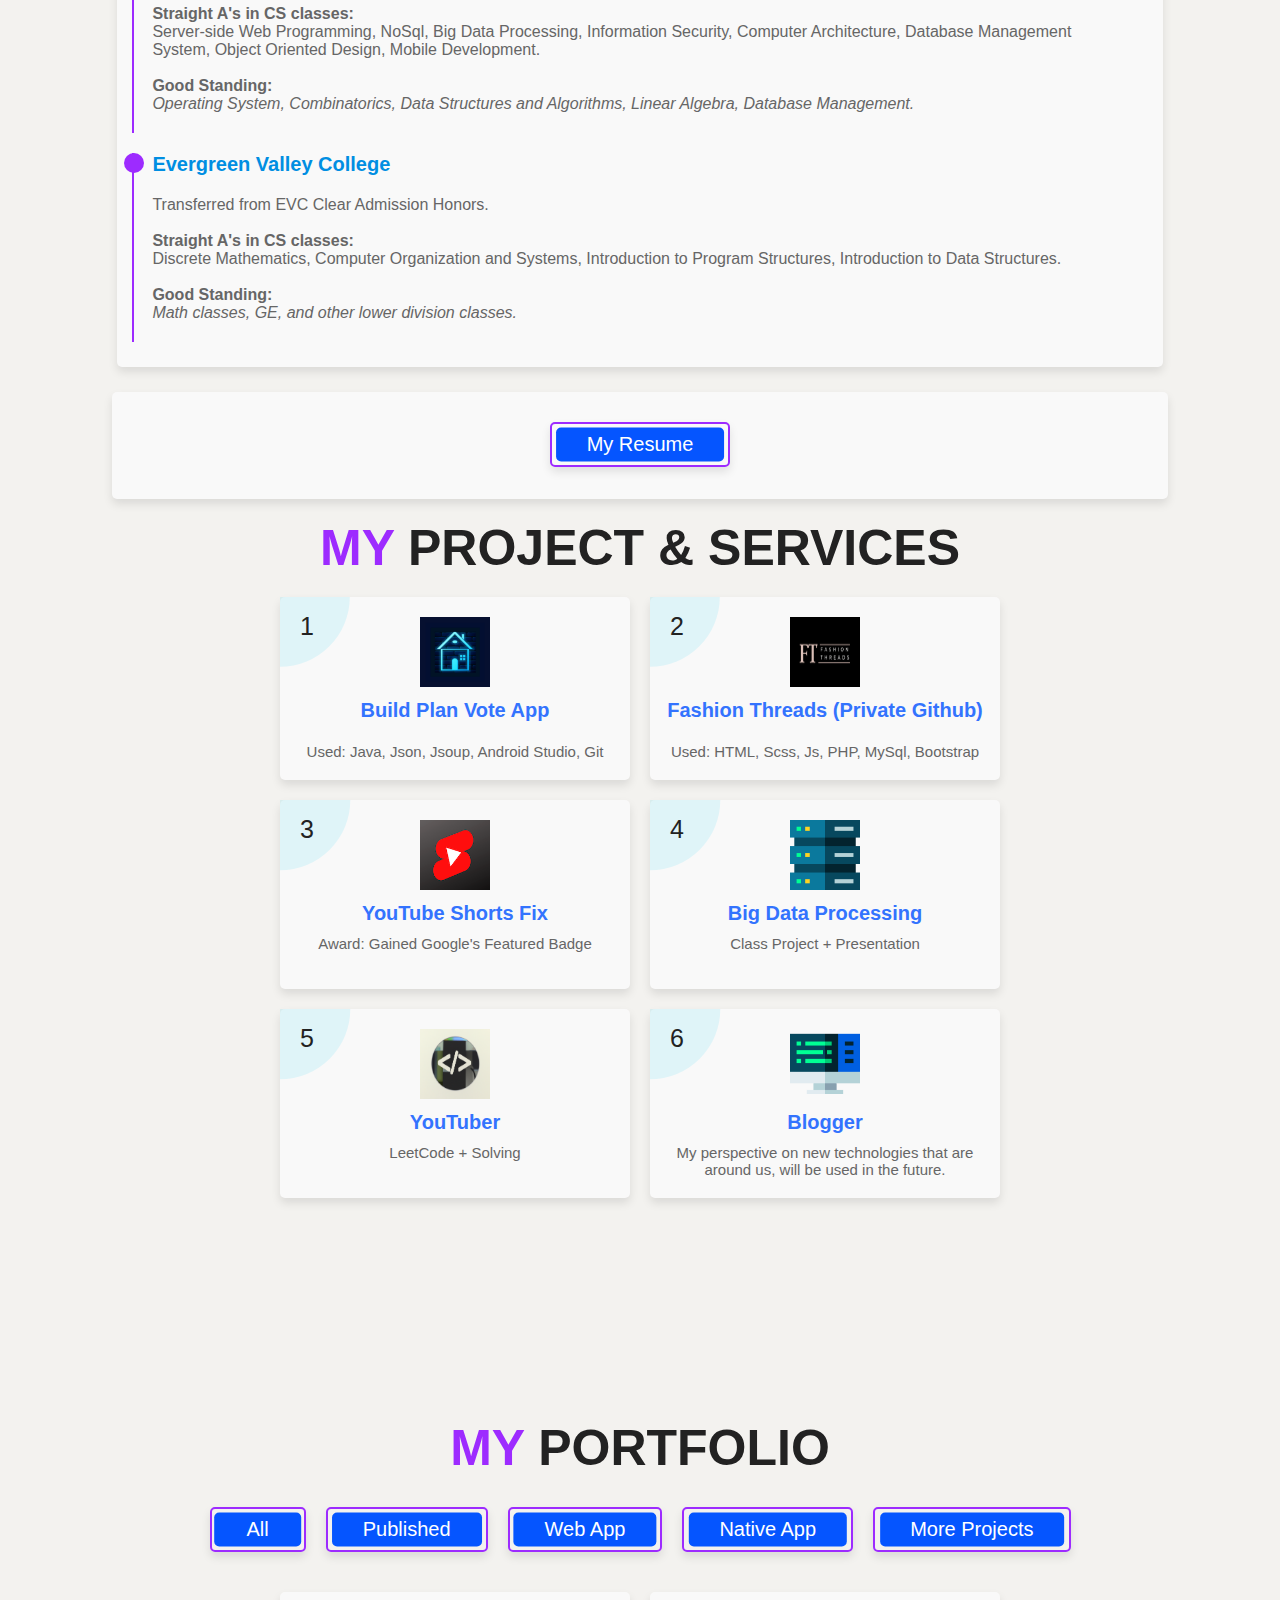
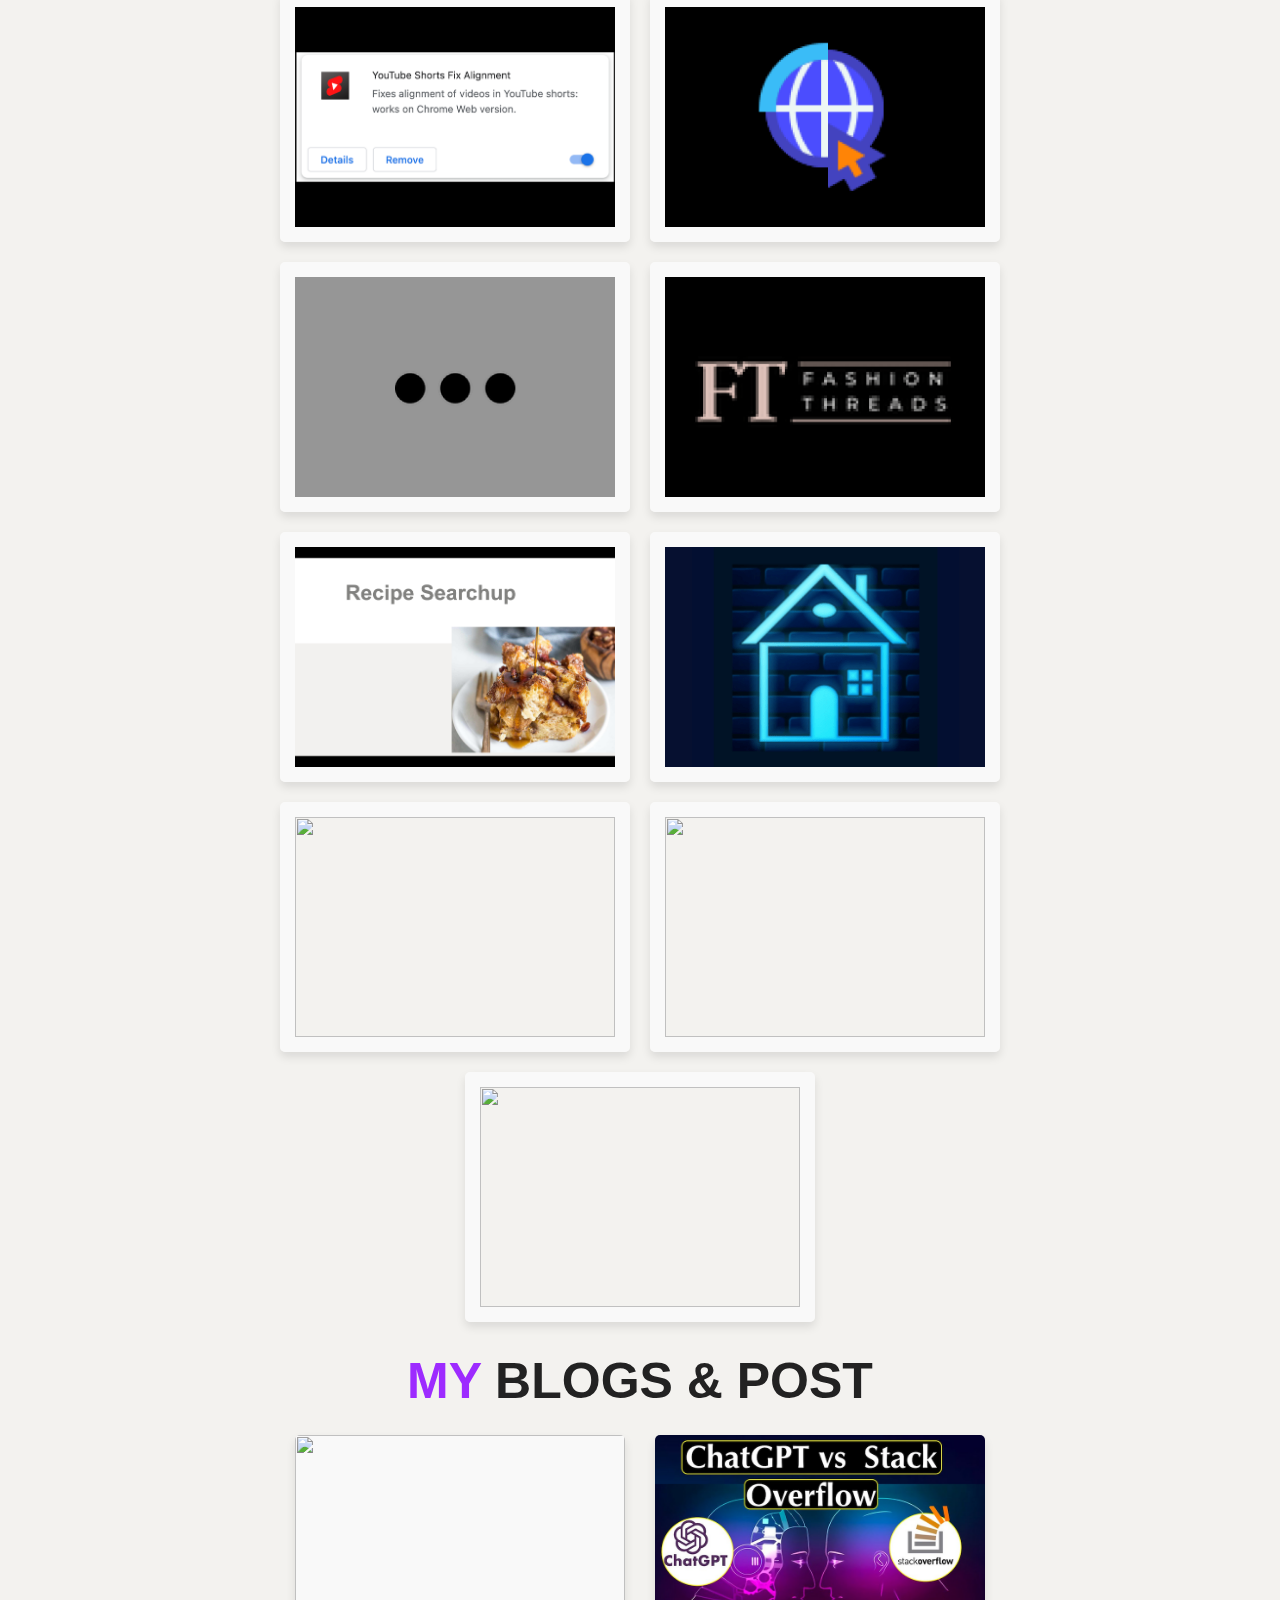
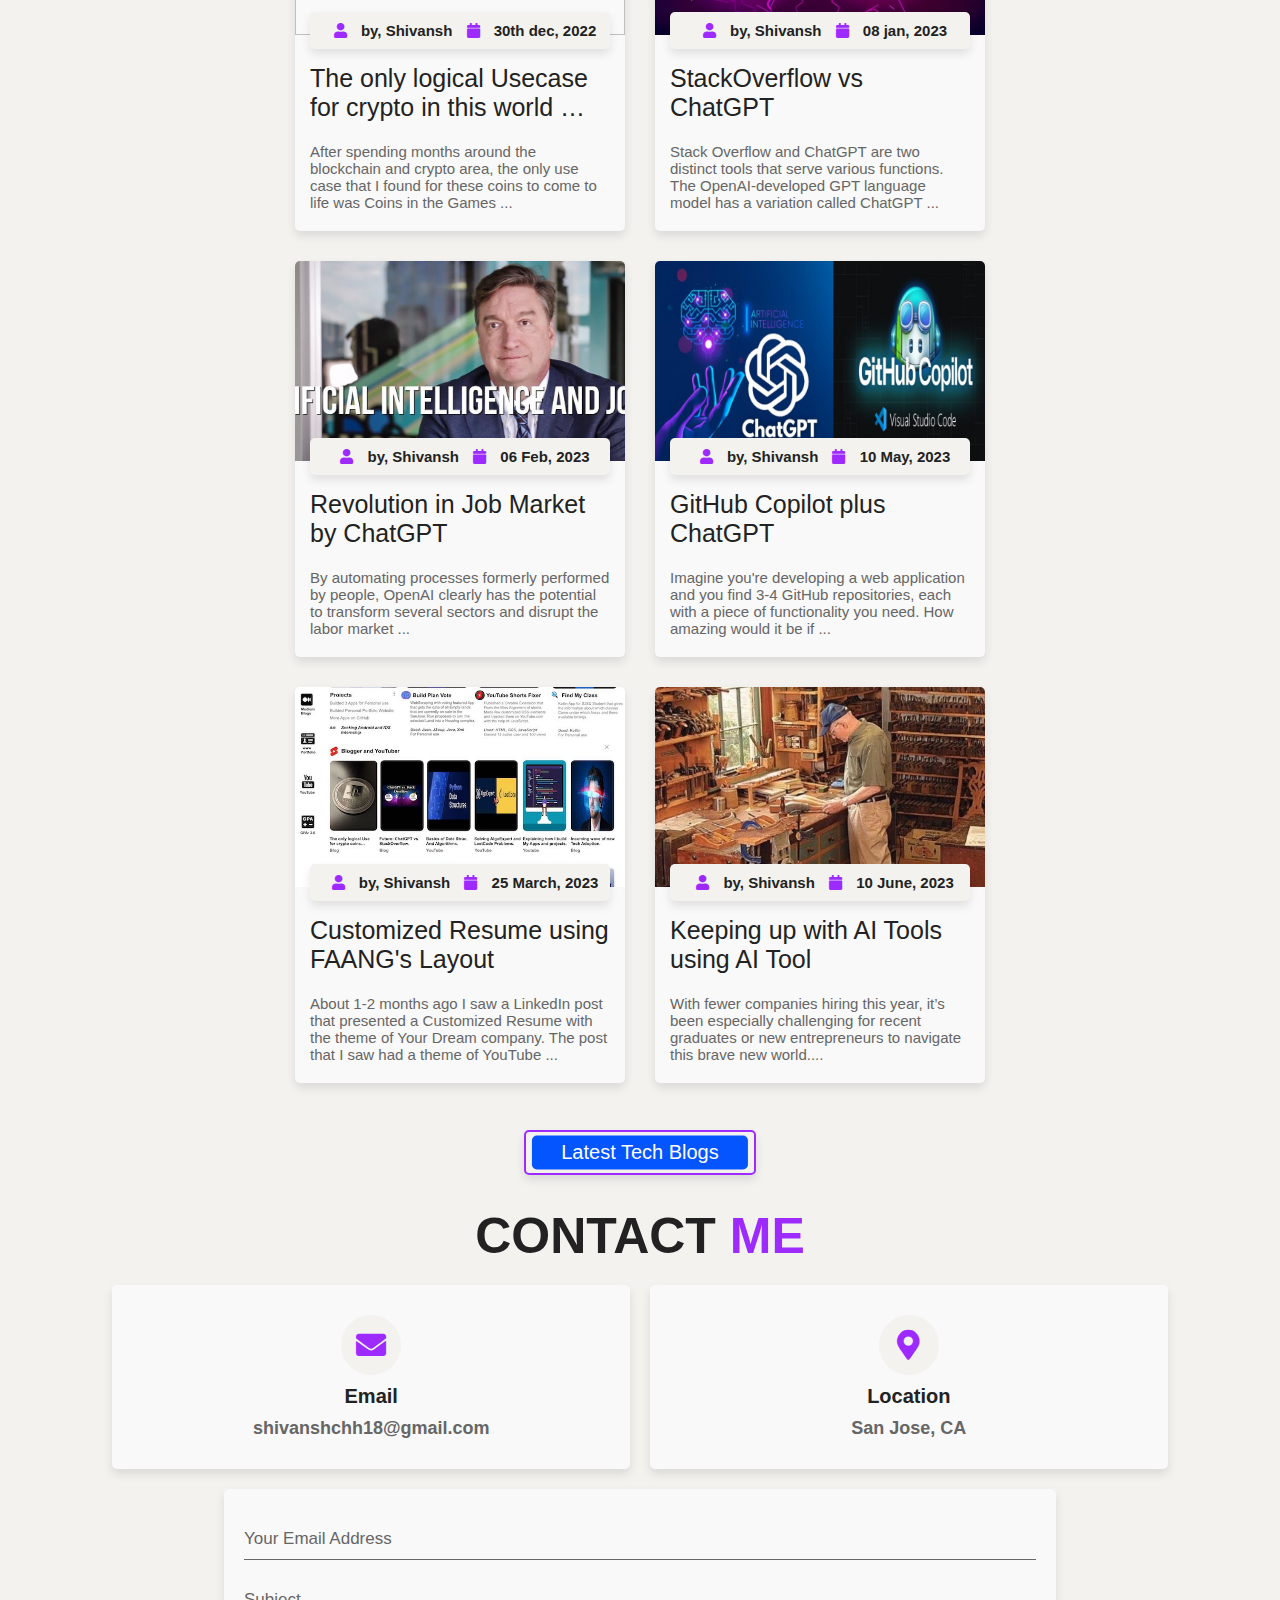
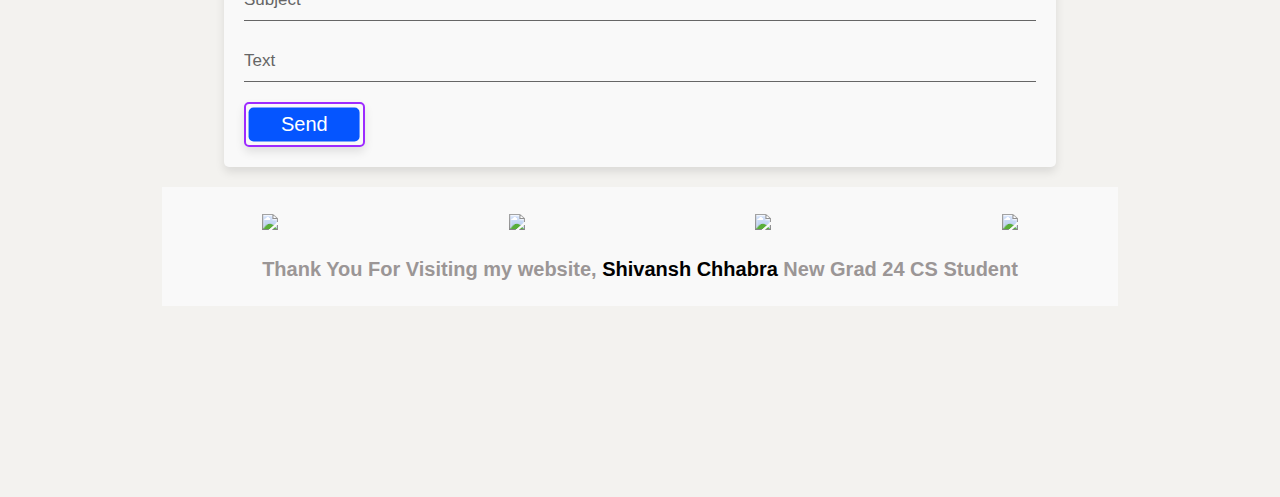
==== commit 793082af: "Update index.html" ====
--- a/index.html
+++ b/index.html
@@ -384,12 +384,6 @@
 
     <div class="box-container">
         
-        <div class="box">
-            <i class="fas fa-phone"></i>
-            <h3>Contact</h3>
-            <p><b>+1 408-401-1591</b></p>
-        </div>
-
         <div class="box">
             <i class="fas fa-envelope"></i>
             <h3>Email</h3>
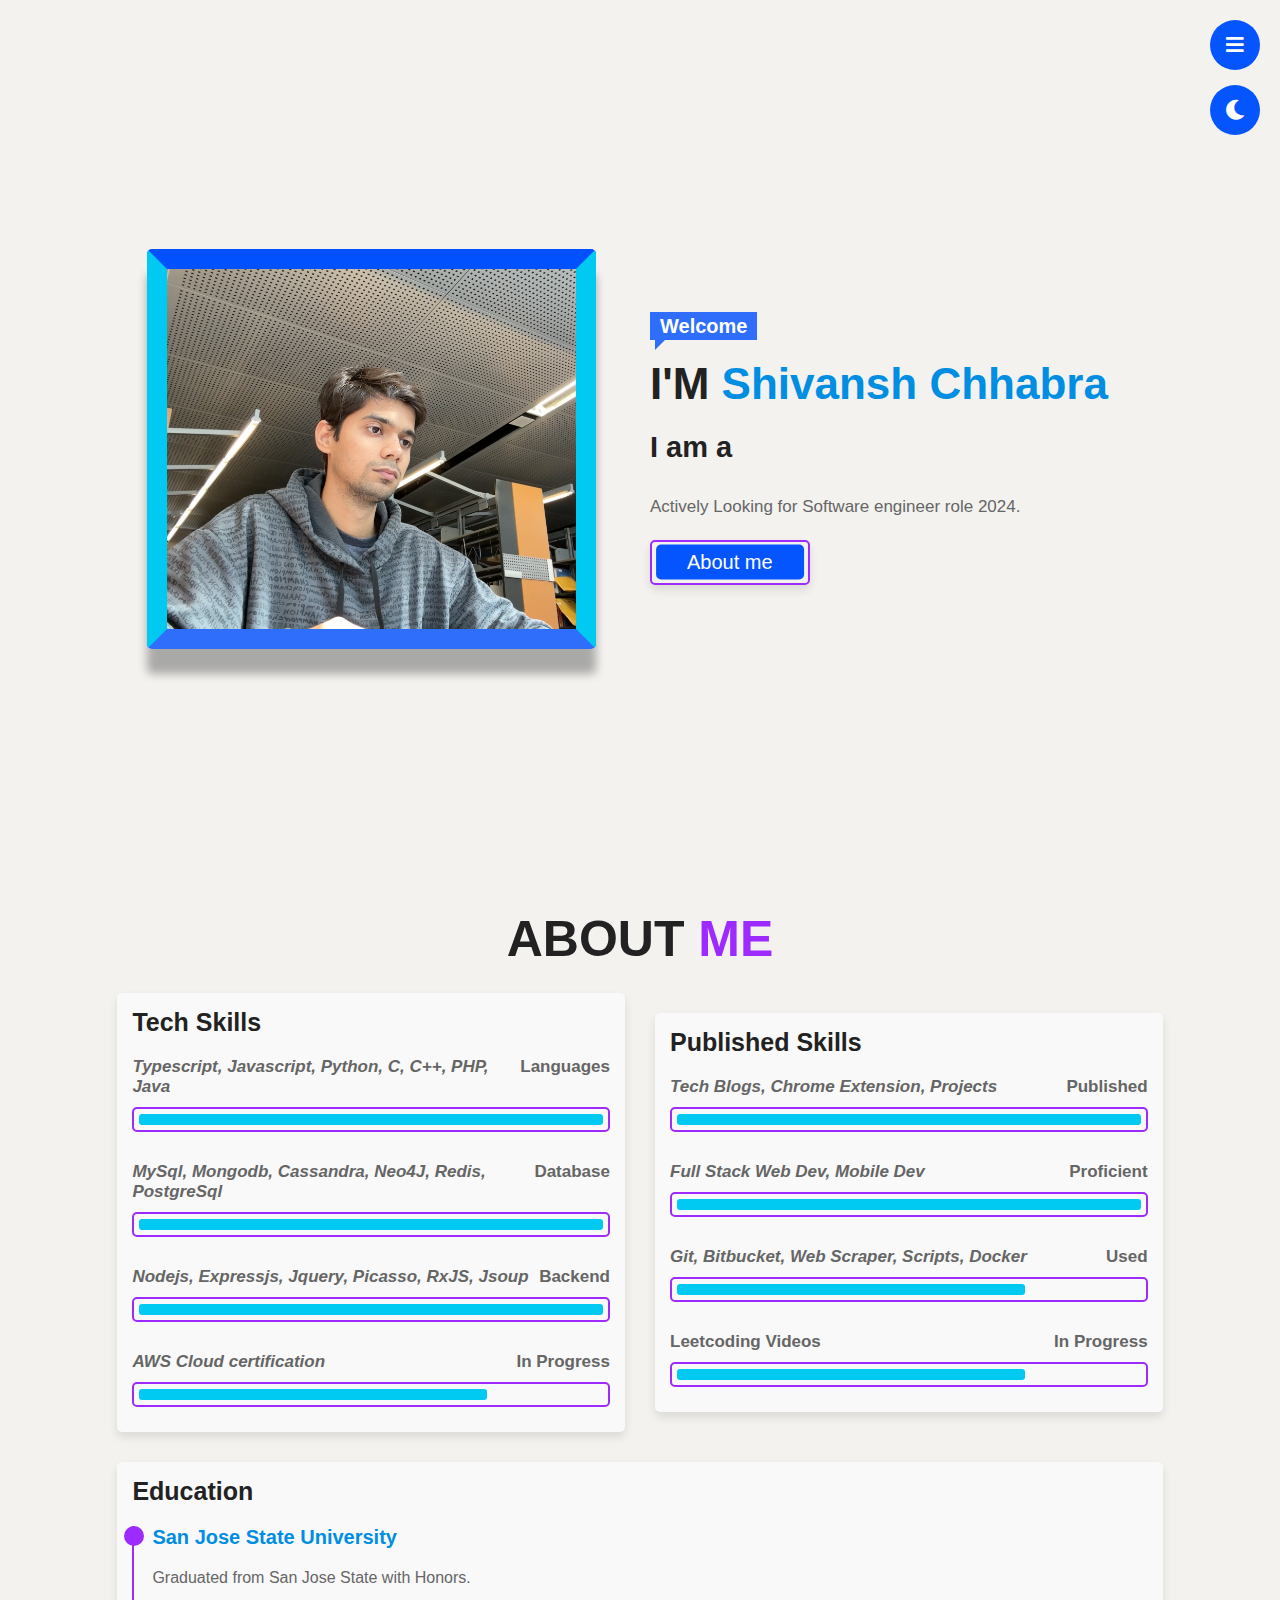
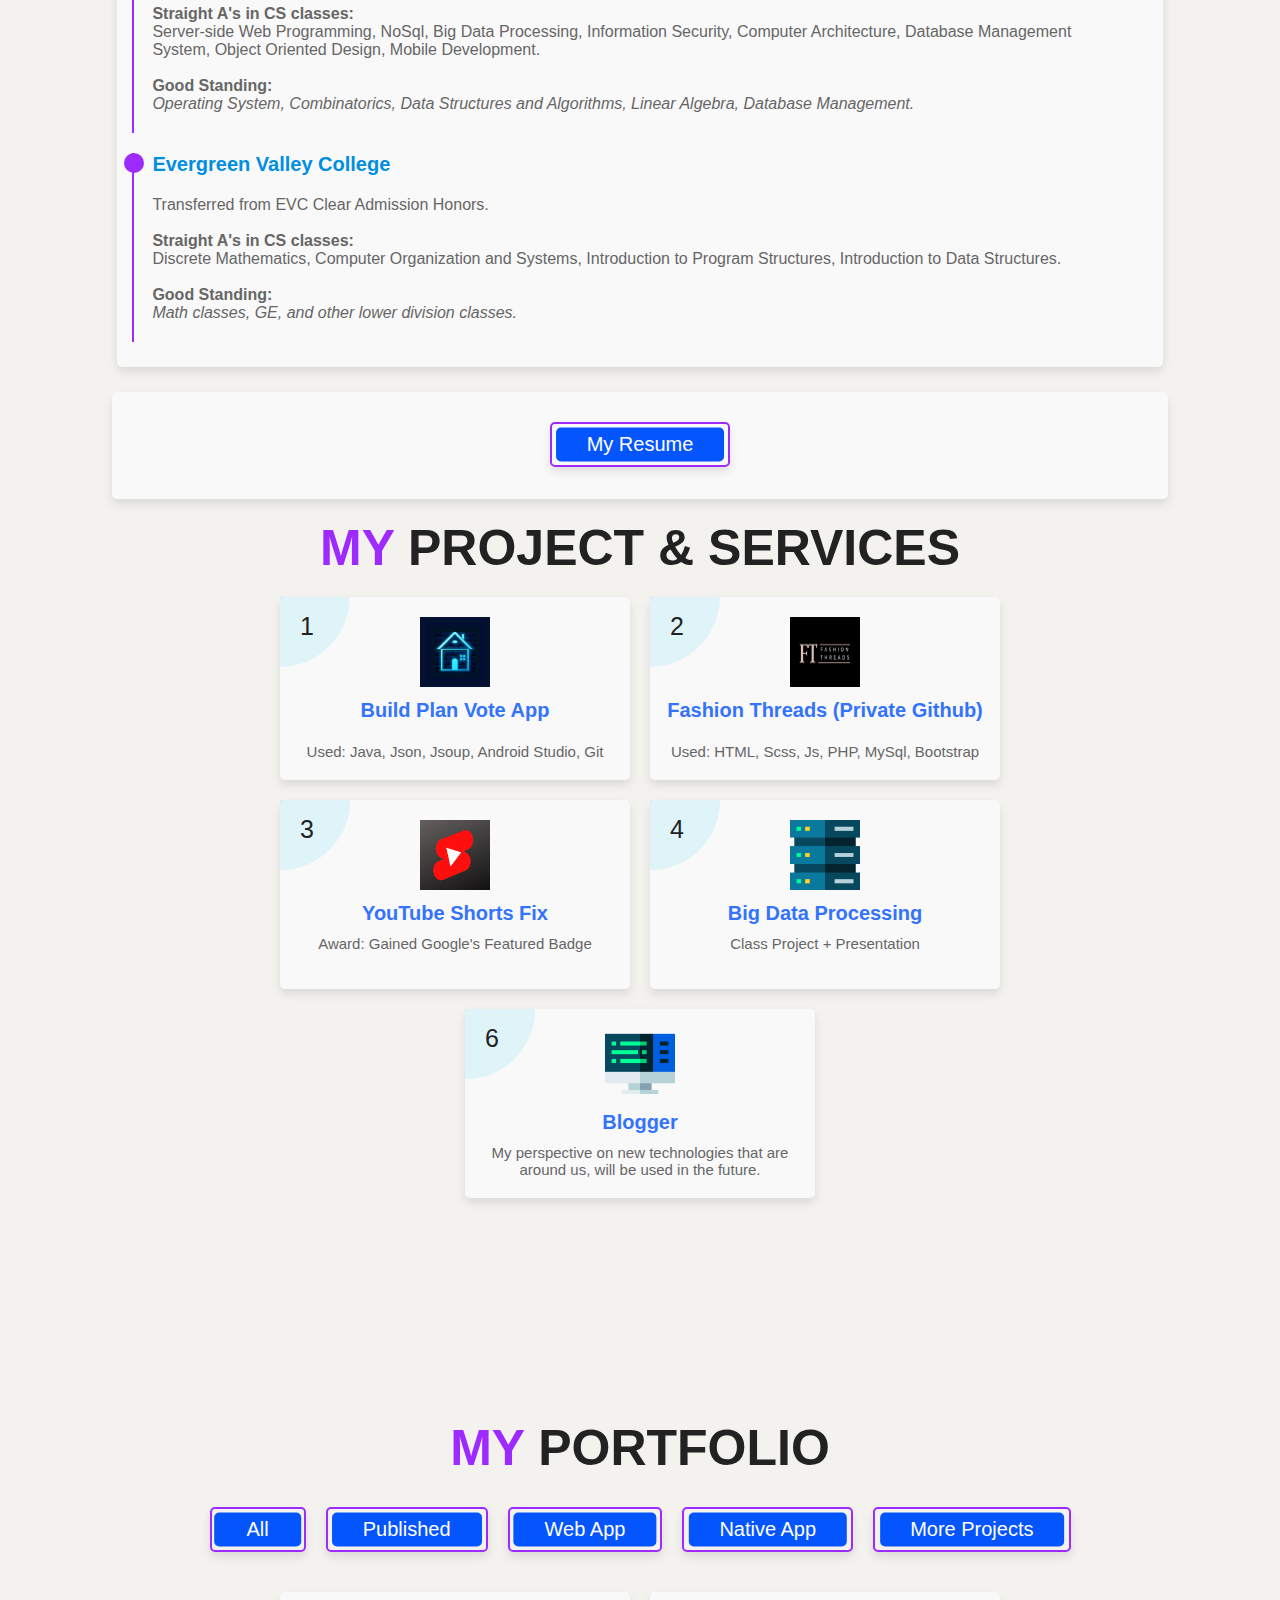
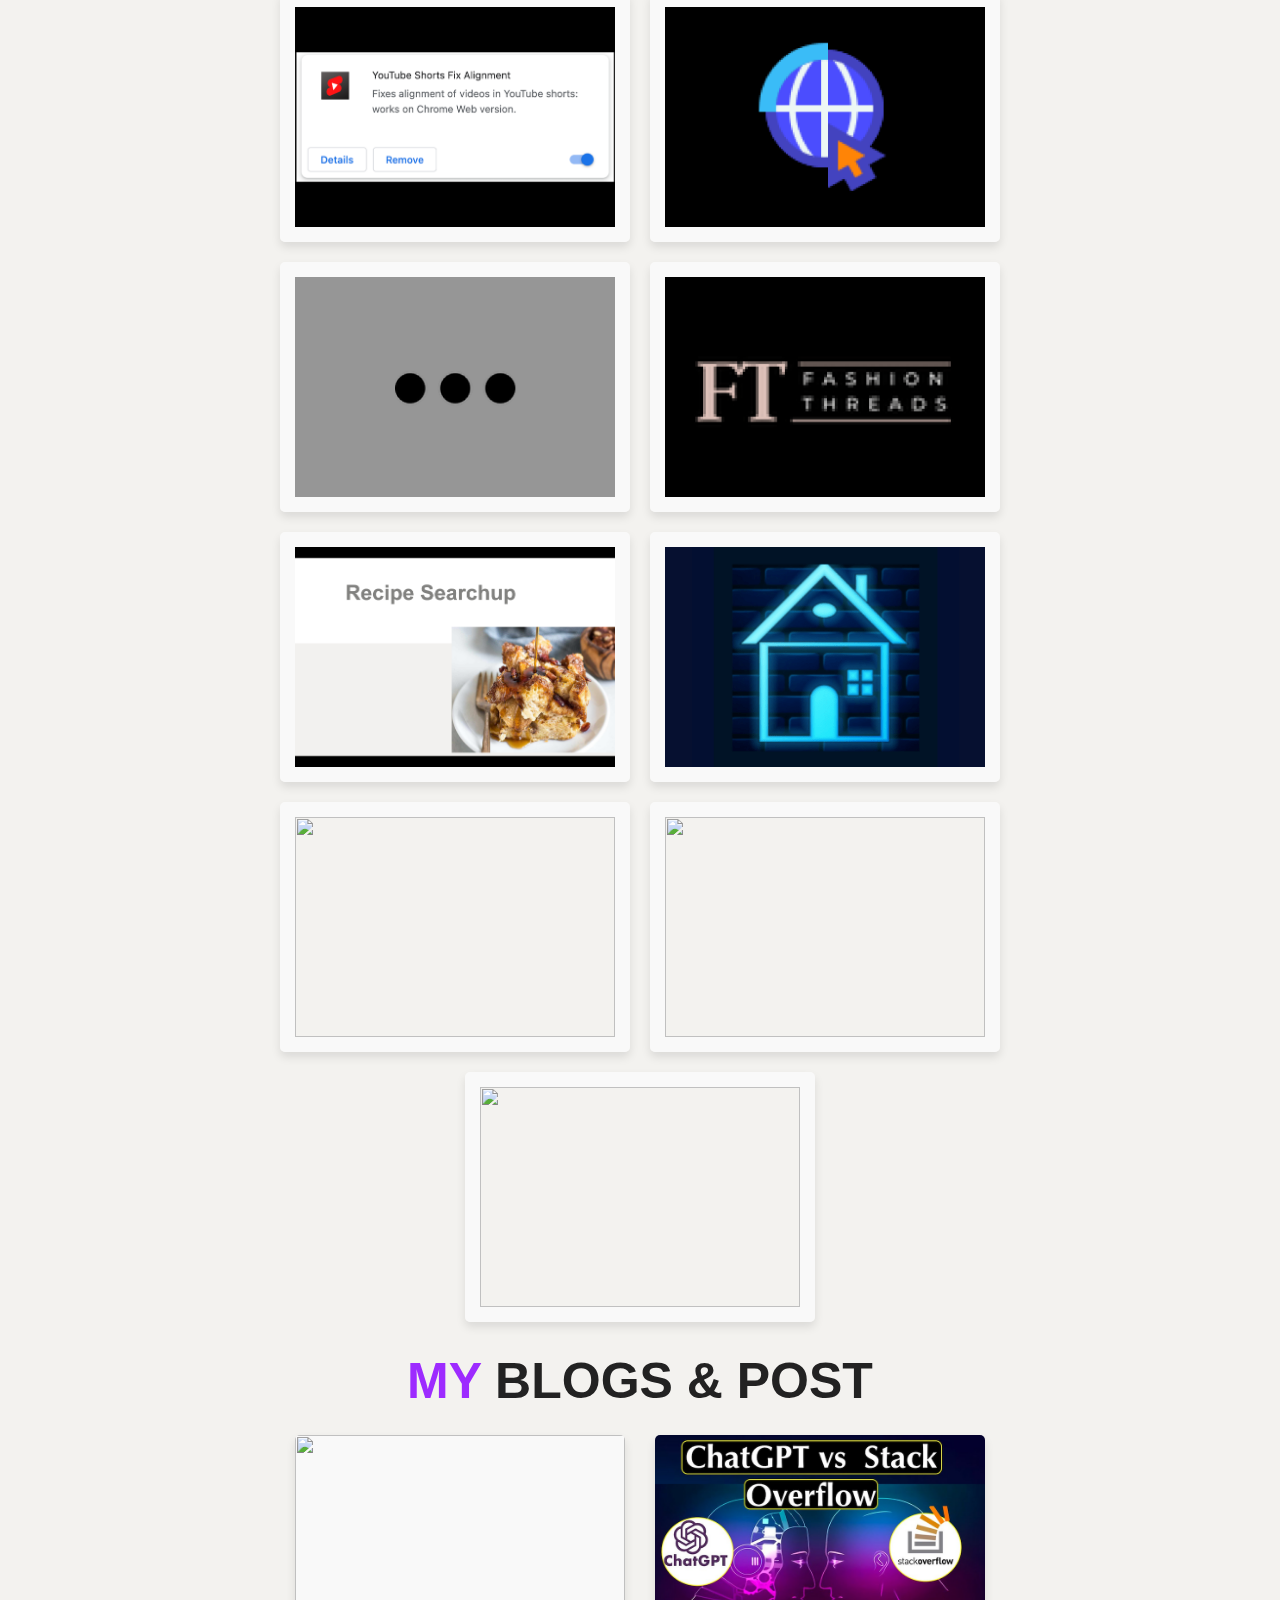
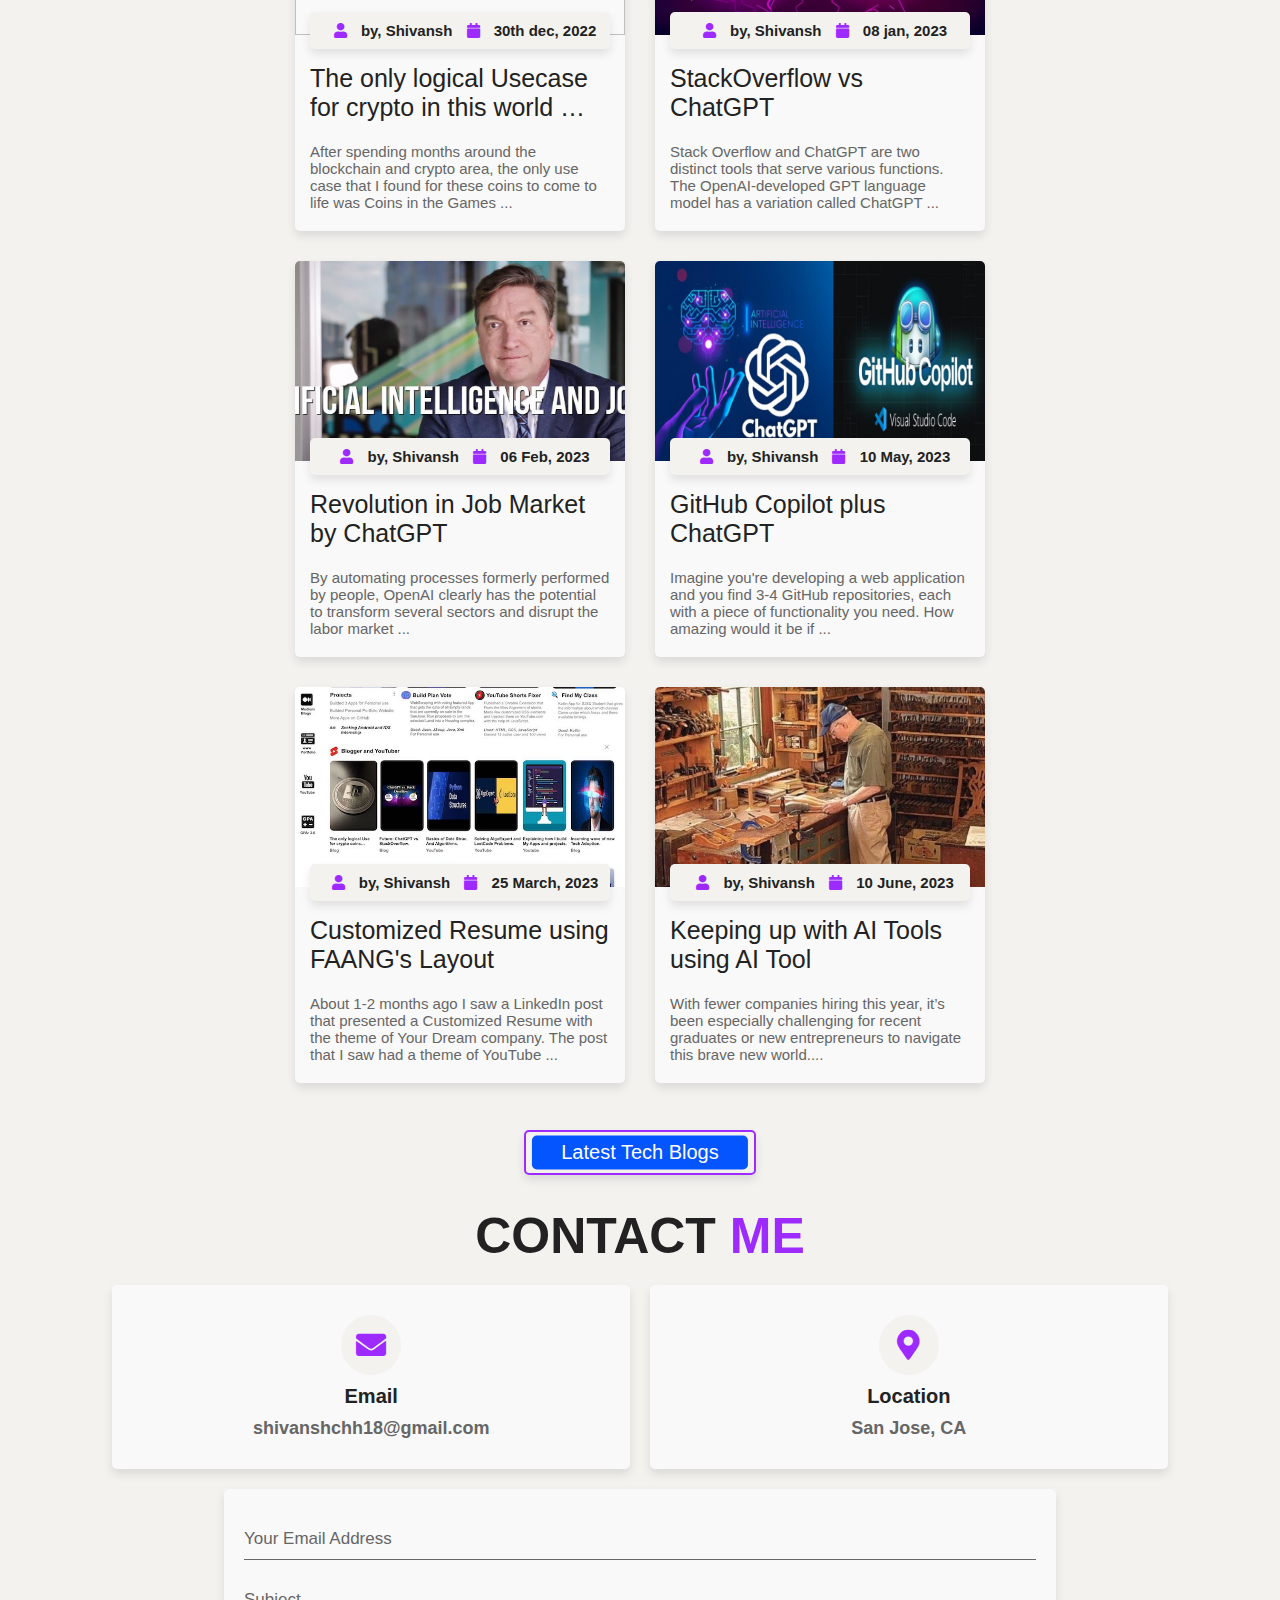
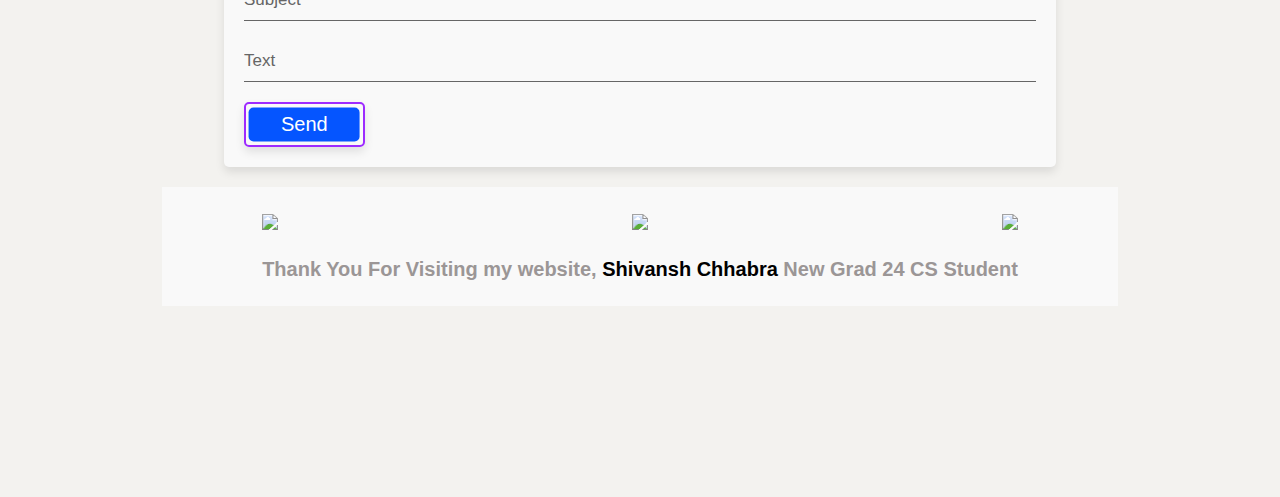
==== commit fddcc081: "update" ====
--- a/index.html
+++ b/index.html
@@ -192,12 +192,7 @@
 
         <a href="https://www.youtube.com/" target="_blank">
 
-        <div class="box">
-            <span class="number">5</span>
-            <img src="images/s5.png" alt="">
-            <h3>YouTuber</h3>
-            <p>LeetCode + Solving <br><br></p>
-        </div></a>
+        </a>
 
         <a href="https://medium.com/@shivanshchhabra02" target="_blank">
 
@@ -424,10 +419,6 @@
                 <img src="https://img.icons8.com/ios-filled/60/9b9696/linkedin.png"/>
                 </a>
                 
-                <a href="https://www.youtube.com/" target="_blank">
-                    <img src="https://img.icons8.com/ios-filled/60/9b9696/youtube.png"/>
-                </a>
-                
                 <a href="https://medium.com/@shivanshchhabra02" target="_blank">
                     <img src="https://img.icons8.com/ios-filled/60/9b9696/blogger.png"/>
                 </a>
